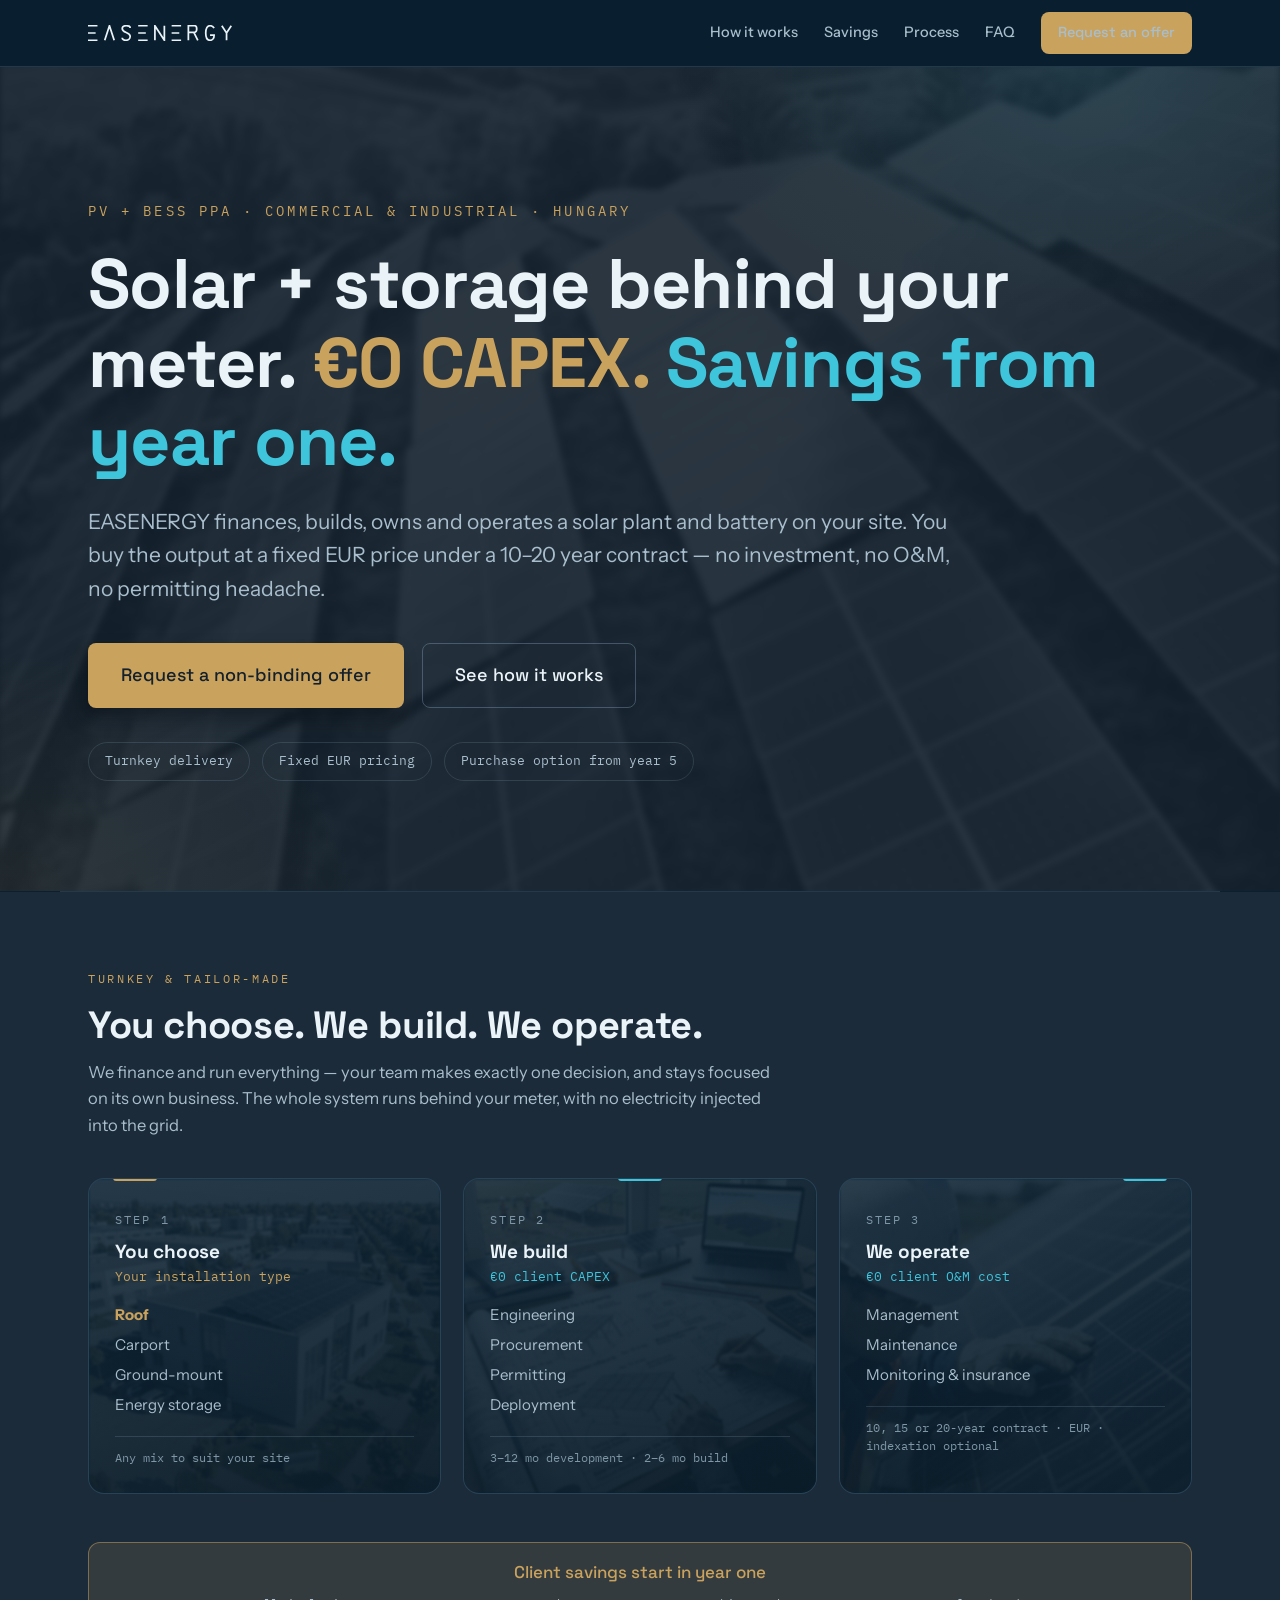
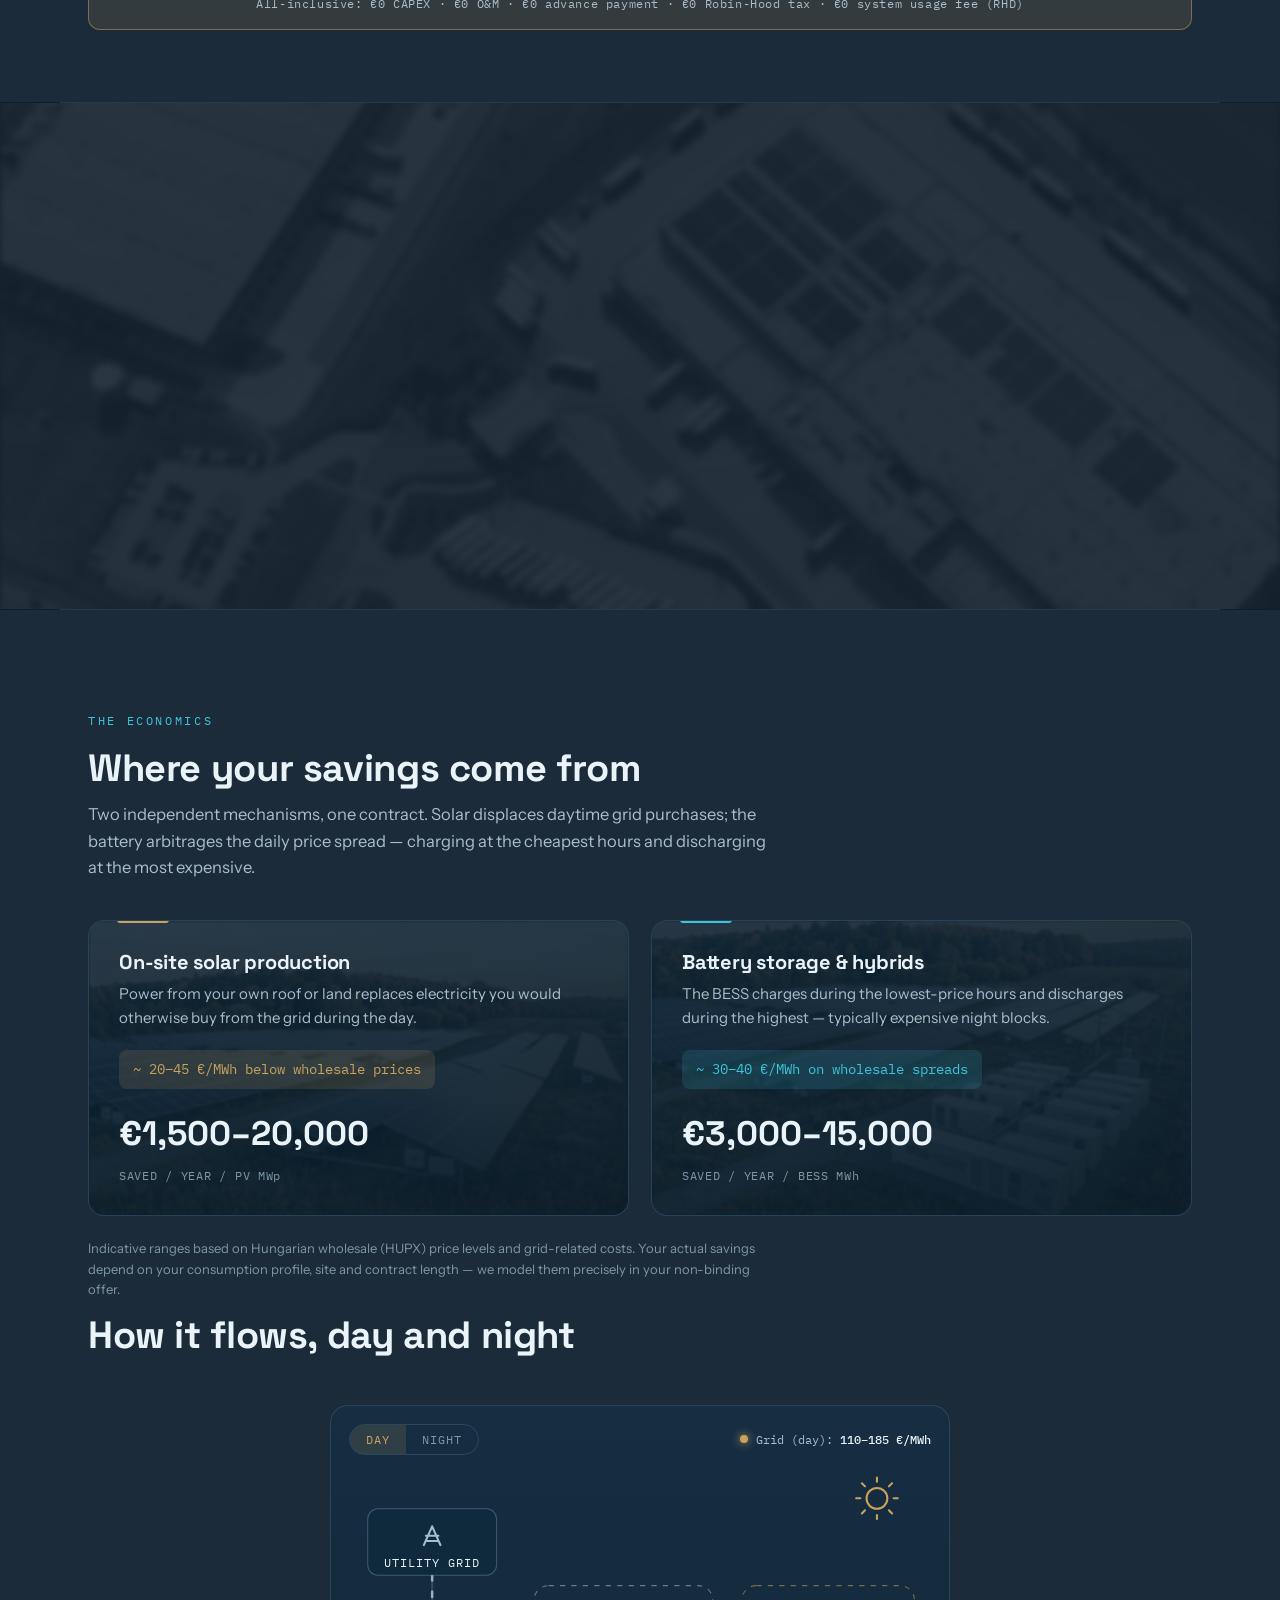
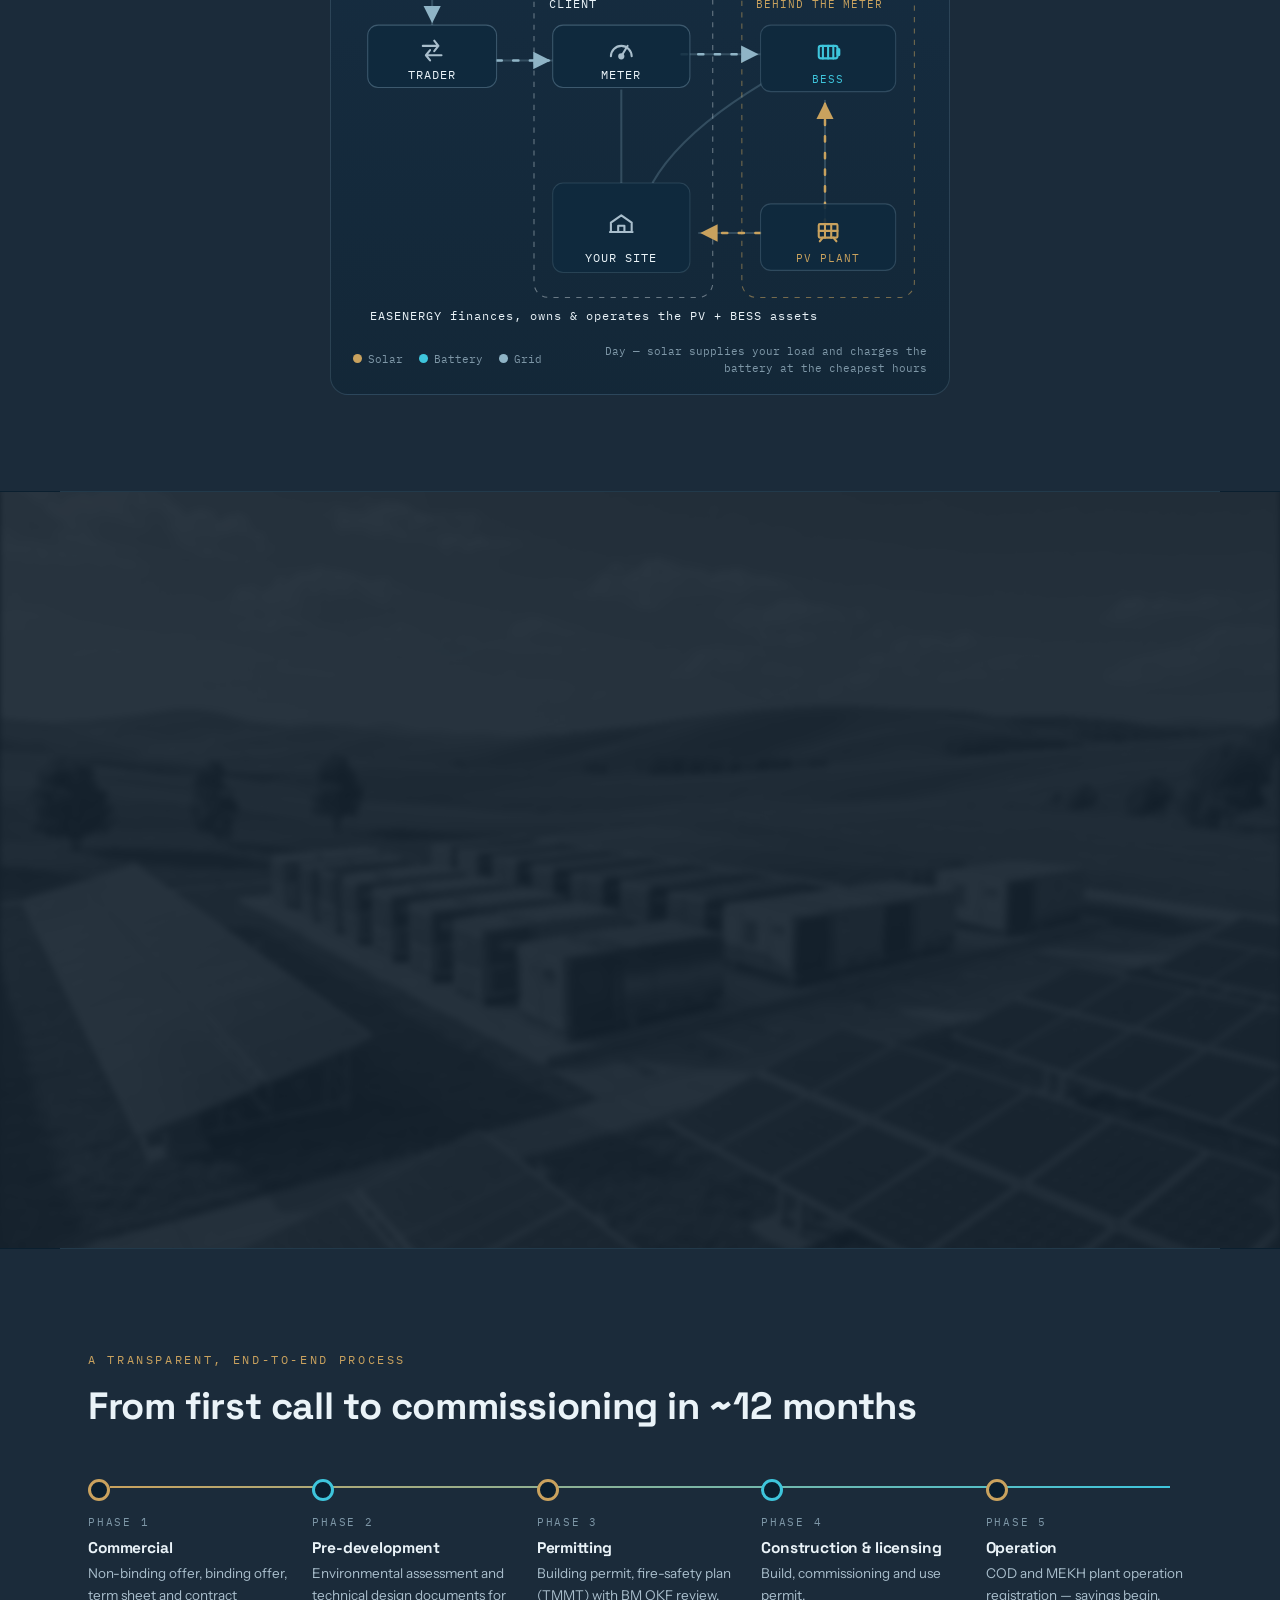
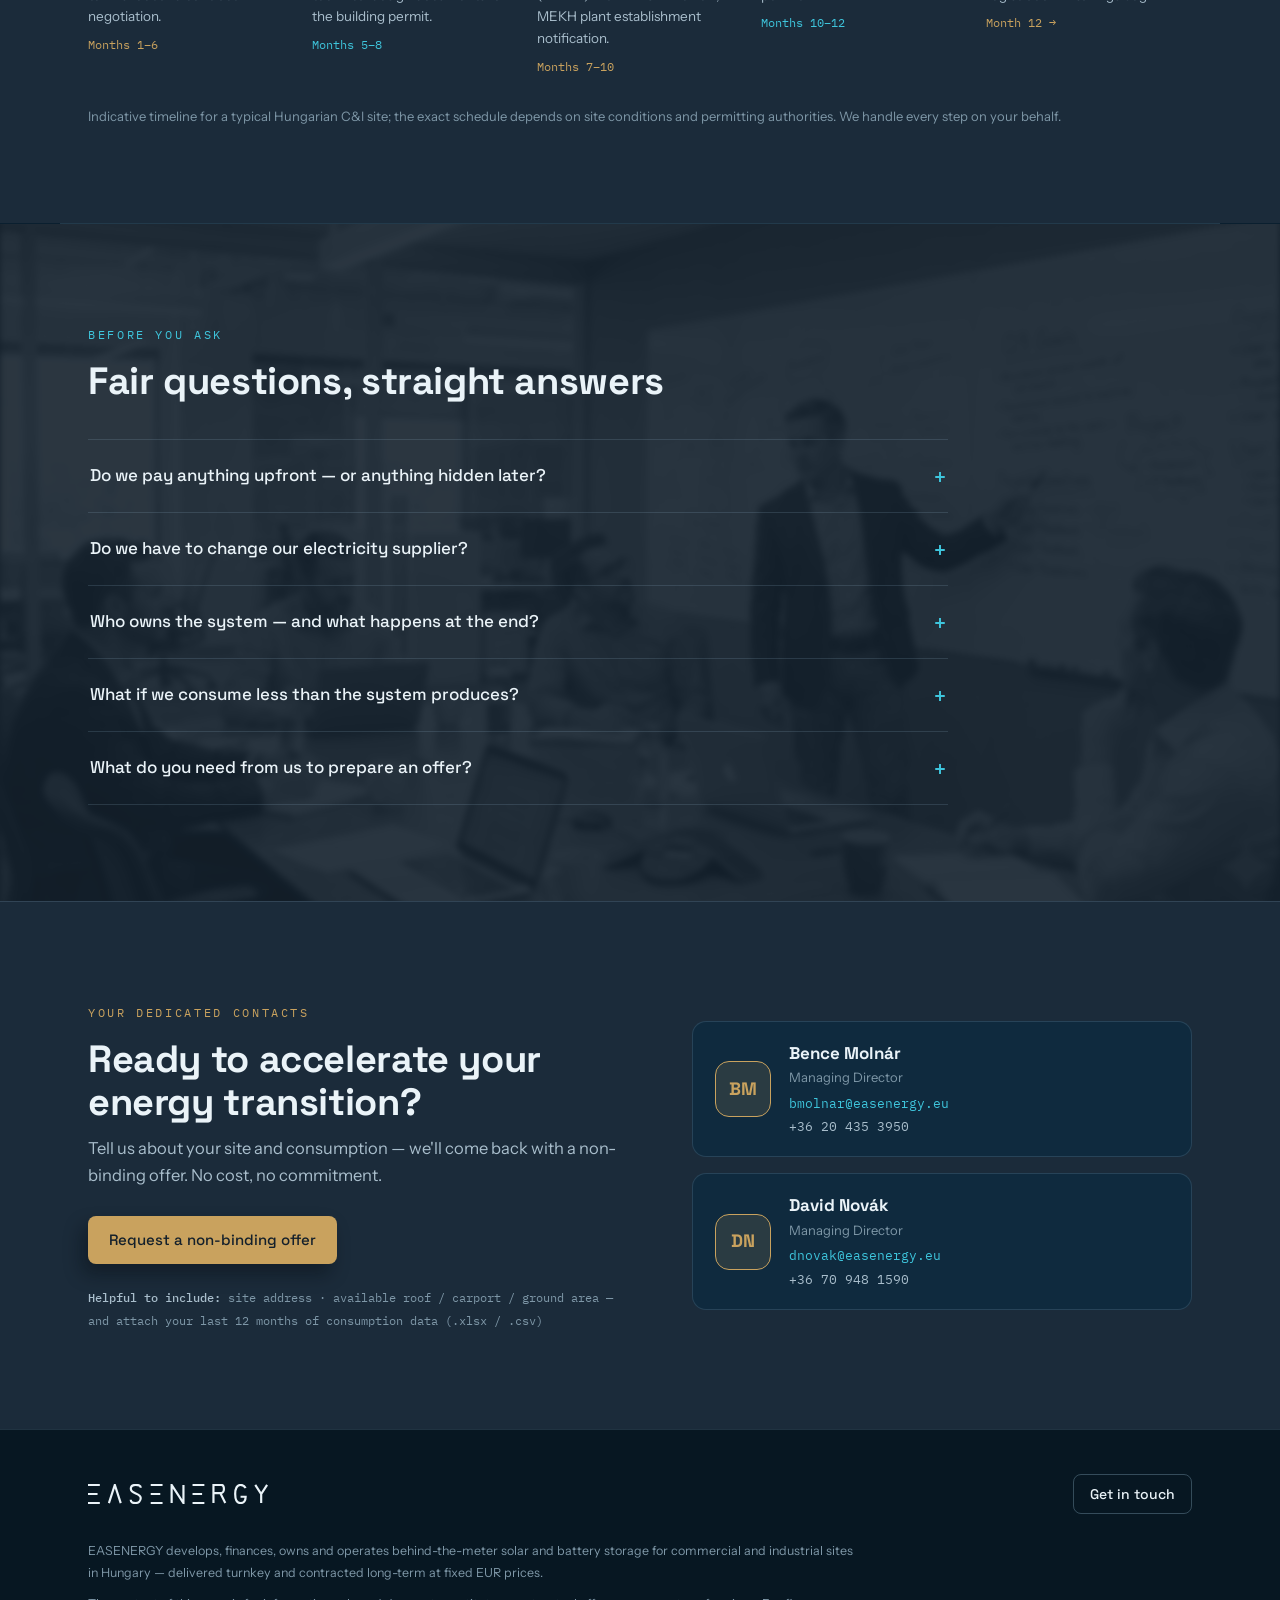
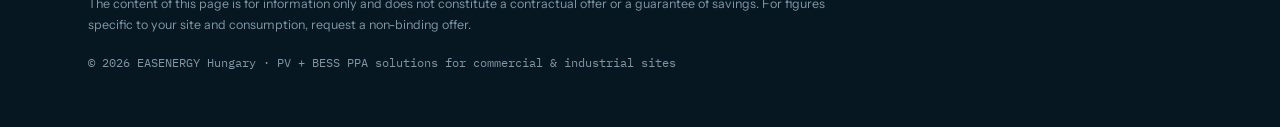
==== index.html @ 984489c4 "rename html" ====
<!DOCTYPE html>
<html lang="en">

<head>
  <meta charset="UTF-8">
  <meta name="viewport" content="width=device-width, initial-scale=1.0">
  <title>EASENERGY — Solar + storage on your site, €0 CAPEX · Hungary</title>
  <meta name="description"
    content="EASENERGY finances, builds, owns and operates PV + BESS plants behind your meter. Fixed EUR pricing, €0 CAPEX, savings from year one. Hungary.">
  <meta name="theme-color" content="#0A1F2F">
  <meta property="og:type" content="website">
  <meta property="og:title" content="EASENERGY — Solar + storage on your site, €0 CAPEX">
  <meta property="og:description"
    content="We finance, build, own and operate PV + BESS behind your meter. Fixed EUR pricing under a 10–20 year contract — savings from year one.">
  <link rel="icon"
    href="data:image/svg+xml,%3Csvg xmlns='http://www.w3.org/2000/svg' viewBox='0 0 64 64'%3E%3Crect width='64' height='64' rx='14' fill='%230A1F2F'/%3E%3Cg stroke='%233EC5DC' stroke-width='6' stroke-linecap='round'%3E%3Cpath d='M16 20H48M16 32H41M16 44H48'/%3E%3C/g%3E%3C/svg%3E">
  <link rel="preconnect" href="https://fonts.googleapis.com">
  <link rel="preconnect" href="https://fonts.gstatic.com" crossorigin>
  <link
    href="https://fonts.googleapis.com/css2?family=Space+Grotesk:wght@400;500;700&family=Instrument+Sans:ital,wght@0,400;0,500;0,600;1,400&family=IBM+Plex+Mono:wght@400;500&display=swap"
    rel="stylesheet">
  <link rel="stylesheet" href="styles.css">
</head>

<body class="mode-day" id="top">
  <a class="skip" href="#main">Skip to content</a>

  <svg width="0" height="0" style="position:absolute" aria-hidden="true">
    <defs>
      <symbol id="wm" viewBox="0 0 198 22">
        <g fill="none" stroke="currentColor" stroke-width="2.4">
          <path d="M0 1H13M0 11H10.5M0 21H13" />
          <g transform="translate(23,0)">
            <path d="M0 21L6.5 1L13 21" />
          </g>
          <g transform="translate(46,0)">
            <path
              d="M12 4C12 1.6 9.6 1 6.6 1C3.1 1 1.1 2.6 1.1 5.2C1.1 8 4 9.4 6.5 10.4C9 11.4 12 12.6 12 15.4C12 18.5 9.6 21 6.1 21C3.1 21 1 19.7 1 17.4" />
          </g>
          <g transform="translate(69,0)">
            <path d="M0 1H13M0 11H10.5M0 21H13" />
          </g>
          <g transform="translate(92,0)">
            <path d="M0 21V1L13 21V1" />
          </g>
          <g transform="translate(115,0)">
            <path d="M0 1H13M0 11H10.5M0 21H13" />
          </g>
          <g transform="translate(138,0)">
            <path d="M0 21V1H8.5C12.5 1 12.5 10 8.5 10H0M7.5 10L13 21" />
          </g>
          <g transform="translate(161,0)">
            <path
              d="M12.4 4.4C11 1.8 8.8 1 6.8 1C2.9 1 0.9 4.8 0.9 11C0.9 17.2 2.9 21 6.8 21C10.6 21 12.4 18 12.4 14H6.8" />
          </g>
          <g transform="translate(184,0)">
            <path d="M0 1L6.5 11L13 1M6.5 11V21" />
          </g>
        </g>
      </symbol>
    </defs>
  </svg>

  <header>
    <div class="wrap nav">
      <a href="#top" class="wordmark" aria-label="EASENERGY home"><svg viewBox="0 0 198 22" role="img"
          aria-label="EASENERGY">
          <use href="#wm" />
        </svg></a>
      <nav class="nav-links" aria-label="Main">
        <a href="#how">How it works</a>
        <a href="#savings">Savings</a>
        <a href="#process">Process</a>
        <a href="#faq">FAQ</a>
        <a href="#contact" class="btn btn-gold btn-sm">Request an offer</a>
      </nav>
    </div>
  </header>

  <main id="main">

    <!-- ================= HERO ================= -->
    <section class="hero">
      <div class="wrap hero-grid">
        <div>
          <span class="eyebrow">PV + BESS PPA · Commercial &amp; industrial · Hungary</span>
          <h1>Solar + storage behind your meter. </span><span class="g">€0 CAPEX.</span> <span class="c">Savings
              from year
              one.</span></h1>
          <p class="lede">EASENERGY finances, builds, owns and operates a solar plant and battery on your site. You buy
            the output at a fixed EUR price under a 10–20 year contract — no investment, no O&amp;M, no permitting
            headache.</p>
          <div class="hero-ctas">
            <a class="btn btn-gold btn-offer" href="#contact">Request a non-binding offer</a>
            <a class="btn btn-ghost" href="#how">See how it works</a>
          </div>
          <div class="hero-chips">
            <span class="chip">Turnkey delivery</span>
            <span class="chip">Fixed EUR pricing</span>
            <span class="chip">Purchase option from year 5</span>
          </div>
        </div>
      </div>
    </section>

    <hr class="divider">

    <!-- ================= HOW IT WORKS ================= -->
    <section class="sec-tight" id="how">
      <div class="wrap rv">
        <span class="eyebrow">Turnkey &amp; tailor-made</span>
        <h2>You choose. We build. We operate.</h2>
        <p class="lede">We finance and run everything — your team makes exactly one decision, and stays focused on its
          own business. The whole system runs behind your meter, with no electricity injected into the grid.</p>

        <div class="cards3">
          <div class="card au card-photo card-install">
            <div class="install-media install-fade" aria-hidden="true">
              <img src="assets/images/install-type-roof.jpg" alt="" class="is-active">
              <img src="assets/images/install-type-carport.jpg" alt="">
              <img src="assets/images/install-type-ground.jpg" alt="">
              <img src="assets/images/install-type-storage.jpg" alt="">
            </div>
            <span class="step-k">STEP 1</span>
            <h3>You choose</h3>
            <span class="hl">Your installation type</span>
            <ul>
              <li><button type="button" class="install-tab is-active">Roof</button></li>
              <li><button type="button" class="install-tab">Carport</button></li>
              <li><button type="button" class="install-tab">Ground-mount</button></li>
              <li><button type="button" class="install-tab">Energy storage</button></li>
            </ul>
            <div class="meta">Any mix to suit your site</div>
          </div>
          <div class="card card-photo">
            <div class="install-media install-fade" aria-hidden="true">
              <img src="assets/images/step2-webuild.jpg" alt="" class="is-active">
            </div>
            <span class="step-k">STEP 2</span>
            <h3>We build</h3>
            <span class="hl">€0 client CAPEX</span>
            <ul>
              <li>Engineering</li>
              <li>Procurement</li>
              <li>Permitting</li>
              <li>Deployment</li>
            </ul>
            <div class="meta">3–12 mo development · 2–6 mo build</div>
          </div>
          <div class="card card-photo">
            <div class="install-media install-fade" aria-hidden="true">
              <img src="assets/images/step3-we-operate.jpg" alt="" class="is-active">
            </div>
            <span class="step-k">STEP 3</span>
            <h3>We operate</h3>
            <span class="hl">€0 client O&amp;M cost</span>
            <ul>
              <li>Management</li>
              <li>Maintenance</li>
              <li>Monitoring &amp; insurance</li>
            </ul>
            <div class="meta">10, 15 or 20-year contract · EUR · indexation optional</div>
          </div>
          <div class="wire wire-h" aria-hidden="true">
            <span class="wire-node wire-node-start"></span>
            <span class="wire-node wire-node-end"></span>
          </div>
          <div class="wire wire-v" aria-hidden="true">
            <span class="wire-node wire-node-start"></span>
            <span class="wire-node wire-node-end"></span>
          </div>
        </div>

        <div class="year1">Client savings start in year one<small>All-inclusive: €0 CAPEX · €0 O&amp;M · €0 advance
            payment · €0 Robin-Hood tax · €0 system usage fee (RHD)</small></div>
      </div>
    </section>

    <hr class="divider">

    <!-- ================= WHY ================= -->
    <section class="sec">
      <div class="wrap rv">
        <span class="eyebrow cy">Who it's for</span>
        <h2>Built for energy-intensive operations</h2>
        <p class="lede">If your site runs meaningful daytime load — production lines, cooling, compressed air — on-site
          solar and storage is usually the cheapest electricity available to you.</p>
        <div class="chips-row">
          <span class="chip">Automotive suppliers</span>
          <span class="chip">Food &amp; beverage</span>
          <span class="chip">Cold storage &amp; logistics</span>
          <span class="chip">Pharma &amp; chemicals</span>
          <span class="chip">Plastics &amp; packaging</span>
          <span class="chip">Machinery &amp; metals</span>
        </div>
        <div class="benefits">
          <div class="benefit">
            <h3>Accelerate the transition</h3>
            <p>Clean, on-site energy in roughly twelve months — without building the capability in-house.</p>
          </div>
          <div class="benefit">
            <h3>Lower carbon footprint</h3>
            <p>Cut Scope 2 emissions with renewable power generated where you consume it.</p>
          </div>
          <div class="benefit">
            <h3>Lower energy costs</h3>
            <p>Pay less than the grid, at a fixed EUR price you can plan around for a decade or more.</p>
          </div>
        </div>
      </div>
    </section>

    <hr class="divider">

    <!-- ================= SAVINGS ================= -->
    <section class="sec" id="savings">
      <div class="wrap rv">
        <span class="eyebrow cy">The economics</span>
        <h2>Where your savings come from</h2>
        <p class="lede">Two independent mechanisms, one contract. Solar displaces daytime grid purchases; the battery
          arbitrages the daily price spread — charging at the cheapest hours and discharging at the most expensive.</p>

        <div class="sav-grid">
          <div class="sav pv card-photo">
            <div class="install-media" aria-hidden="true">
              <img src="assets/images/on-site-solar.jpg" alt="" class="is-active">
            </div>
            <h3>On-site solar production</h3>
            <p class="how">Power from your own roof or land replaces electricity you would otherwise buy from the grid
              during the day.</p>
            <span class="adv">~ 20–45 €/MWh below wholesale prices</span>
            <div class="big">€1,500–20,000<small>SAVED / YEAR / PV MWp</small></div>
          </div>
          <div class="sav bess card-photo">
            <div class="install-media" aria-hidden="true">
              <img src="assets/images/bess-hybrid-system.jpg" alt="" class="is-active">
            </div>
            <h3>Battery storage &amp; hybrids</h3>
            <p class="how">The BESS charges during the lowest-price hours and discharges during the highest — typically
              expensive night blocks.</p>
            <span class="adv">~ 30–40 €/MWh on wholesale spreads</span>
            <div class="big">€3,000–15,000<small>SAVED / YEAR / BESS MWh</small></div>
          </div>
        </div>

        <p class="finenote">Indicative ranges based on Hungarian wholesale (HUPX) price levels and grid-related costs.
          Your actual savings depend on your consumption profile, site and contract length — we model them precisely in
          your non-binding offer.</p>

        <h2>How it flows, day and night</h2>

        <div class="diagram diagram-centered" aria-label="How energy flows on your site, by day and by night">
          <div class="dg-top">
            <div class="dg-toggle" role="group" aria-label="Switch diagram between day and night">
              <button type="button" class="b-day" id="btnDay">DAY</button>
              <button type="button" class="b-night" id="btnNight">NIGHT</button>
            </div>
            <div class="dg-price">
              <span class="dot"></span>
              <span id="priceChip">Grid (day): <b>110–185 €/MWh</b></span>
            </div>
          </div>

          <svg viewBox="0 0 560 452" role="img"
            aria-label="Diagram: utility grid feeds a trader and your meter; the PV plant and battery sit behind the meter and supply your consumption. By day solar powers the site and charges the battery; by night the battery discharges instead of expensive grid power.">
            <defs>
              <marker id="ah-gold" viewBox="0 0 8 8" refX="7" refY="4" markerWidth="7" markerHeight="7"
                orient="auto-start-reverse">
                <path d="M0 0L8 4L0 8Z" fill="#C9A25E" />
              </marker>
              <marker id="ah-cyan" viewBox="0 0 8 8" refX="7" refY="4" markerWidth="7" markerHeight="7"
                orient="auto-start-reverse">
                <path d="M0 0L8 4L0 8Z" fill="#3EC5DC" />
              </marker>
              <marker id="ah-grid" viewBox="0 0 8 8" refX="7" refY="4" markerWidth="7" markerHeight="7"
                orient="auto-start-reverse">
                <path d="M0 0L8 4L0 8Z" fill="#8FB4C6" />
              </marker>

              <!-- icons balanced and scaled to uniformly fill the 24x24 grid -->
              <symbol id="ic-grid" viewBox="0 0 24 24">
                <path d="M12 3L4 21M12 3L20 21M6 12H18M5.8 17H18.2" />
              </symbol>
              <symbol id="ic-trader" viewBox="0 0 24 24">
                <path d="M3 8H18M18 8L14 3M18 8L14 13M21 17H6M6 17L10 12M6 17L10 22" />
              </symbol>
              <symbol id="ic-meter" viewBox="0 0 24 24">
                <path d="M2 18A10 10 0 0 1 22 18M12 18L18 8" />
                <circle cx="12" cy="18" r="2" fill="currentColor" />
              </symbol>
              <symbol id="ic-site" viewBox="0 0 24 24">
                <path d="M1 22H23M2 22V13L12 6L22 13V22M9 22V16H15V22" />
              </symbol>
              <symbol id="ic-bess" viewBox="0 0 24 24">
                <rect x="3" y="6" width="18" height="12" rx="2" />
                <rect x="21" y="9" width="2" height="6" rx="1" />
                <path d="M7 6V18M12 6V18M17 6V18" />
              </symbol>
              <symbol id="ic-pv" viewBox="0 0 24 24">
                <rect x="3" y="5.5" width="18" height="13" rx="1" />
                <path d="M9 5.5V18.5M15 5.5V18.5M3 12H21M7 18.5L4 22M17 18.5L20 22" />
              </symbol>
            </defs>

            <!-- sun / moon -->
            <g class="sunmoon icon-sun" transform="translate(508,34)">
              <circle r="10" fill="none" stroke="#C9A25E" stroke-width="2" />
              <g stroke="#C9A25E" stroke-width="2" stroke-linecap="round">
                <path
                  d="M0 -16V-20M0 16V20M-16 0H-20M16 0H20M-11.5 -11.5L-14.5 -14.5M11.5 11.5L14.5 14.5M-11.5 11.5L-14.5 14.5M11.5 -11.5L14.5 -14.5" />
              </g>
            </g>
            <g class="sunmoon icon-moon" transform="translate(508,34)">
              <path d="M6 -12A13 13 0 1 0 12 6A10.5 10.5 0 0 1 6 -12Z" fill="none" stroke="#3EC5DC" stroke-width="2" />
            </g>

            <!-- zones -->
            <rect class="zone z-client" x="178" y="118" width="172" height="300" rx="14" />
            <text x="192" y="140" class="t-strong">CLIENT</text>
            <rect class="zone z-btm" x="378" y="118" width="166" height="300" rx="14" />
            <text x="392" y="140" class="t-gold">BEHIND THE METER</text>

            <!-- base connectors -->
            <path class="flow-base" d="M80 108V156" />
            <path class="flow-base" d="M142 190H196" />
            <path class="flow-base" d="M262 218V308" />
            <path class="flow-base" d="M320 184H396" />
            <path class="flow-base" d="M396 356H336" />
            <path class="flow-base" d="M458 348V228" />
            <path class="flow-base" d="M398 212C352 240 312 272 292 308" />

            <!-- animated flows -->
            <path class="flow f-grid fd fn" d="M80 108V152" marker-end="url(#ah-grid)" />
            <path class="flow f-grid fd fn" d="M142 190H192" marker-end="url(#ah-grid)" />
            <path class="flow f-grid fn" d="M262 218V304" marker-end="url(#ah-grid)" />
            <path class="flow f-grid fd" d="M320 184H392" marker-end="url(#ah-grid)" />
            <path class="flow f-gold fd l-pv" d="M396 356H340" marker-end="url(#ah-gold)" />
            <path class="flow f-gold fd l-pv" d="M458 348V232" marker-end="url(#ah-gold)" />
            <path class="flow f-cyan fn" d="M398 212C352 240 312 272 292 312" marker-end="url(#ah-cyan)" />

            <!-- nodes perfectly centered: use X/Y mathematically calculated from rect bounds -->
            <g>
              <rect class="node" x="18" y="44" width="124" height="64" rx="10" />
              <use href="#ic-grid" class="ic" aria-hidden="true" x="68" y="58" width="24" height="24" />
              <text x="80" y="100" text-anchor="middle" class="t-strong">UTILITY GRID</text>
            </g>
            <g>
              <rect class="node" x="18" y="156" width="124" height="60" rx="10" />
              <use href="#ic-trader" class="ic" aria-hidden="true" x="68" y="168" width="24" height="24" />
              <text x="80" y="208" text-anchor="middle" class="t-strong">TRADER</text>
            </g>
            <g>
              <rect class="node" x="196" y="156" width="132" height="60" rx="10" />
              <use href="#ic-meter" class="ic" aria-hidden="true" x="250" y="168" width="24" height="24" />
              <text x="262" y="208" text-anchor="middle" class="t-strong">METER</text>
            </g>
            <g>
              <rect class="node" x="196" y="308" width="132" height="86" rx="10" stroke="#EAF3F8"
                stroke-opacity=".55" />
              <use href="#ic-site" class="ic" aria-hidden="true" x="250" y="333" width="24" height="24" />
              <text x="262" y="384" text-anchor="middle" class="t-strong">YOUR SITE</text>
            </g>
            <g>
              <rect class="node" x="396" y="156" width="130" height="64" rx="10" stroke="#3EC5DC" stroke-opacity=".7" />
              <use href="#ic-bess" class="ic ic-cyan" aria-hidden="true" x="449" y="170" width="24" height="24" />
              <text x="461" y="212" text-anchor="middle" class="t-cyan">BESS</text>
            </g>
            <g class="n-pv">
              <rect class="node" x="396" y="328" width="130" height="64" rx="10" stroke="#C9A25E" stroke-opacity=".7" />
              <use href="#ic-pv" class="ic ic-gold" aria-hidden="true" x="449" y="342" width="24" height="24" />
              <text x="461" y="384" text-anchor="middle" class="t-gold">PV PLANT</text>
            </g>

            <text x="20" y="440" class="t-strong">EASENERGY finances, owns &amp; operates the PV + BESS assets</text>
          </svg>

          <div class="dg-foot">
            <div class="dg-legend">
              <span><i class="lg-gold"></i>Solar</span>
              <span><i class="lg-cyan"></i>Battery</span>
              <span><i class="lg-grid"></i>Grid</span>
            </div>
            <div class="dg-note" id="dgNote">Day — solar supplies your load and charges the battery at the cheapest
              hours</div>
          </div>
        </div>
      </div>
    </section>

    <hr class="divider">

    <!-- ================= COMPARE ================= -->
    <section class="sec">
      <div class="wrap rv">
        <span class="eyebrow">CAPEX vs. the EASENERGY model</span>
        <h2>Your team shouldn't have to become a solar developer</h2>

        <div class="cmp">
          <div class="cmp-col">
            <h3>Buy it yourself</h3>
            <ul>
              <li><span class="mk mk-x">✗</span>Large upfront capital ties up your cash</li>
              <li><span class="mk mk-x">✗</span>Building a solar plant isn't your core business</li>
              <li><span class="mk mk-x">✗</span>You carry O&amp;M, monitoring &amp; performance risk</li>
              <li><span class="mk mk-x">✗</span>Hidden costs: overhead, insurance, downtime</li>
              <li><span class="mk mk-x">✗</span>Technology &amp; obsolescence risk sits on your books</li>
              <li><span class="mk mk-x">✗</span>Internal time &amp; expertise pulled from operations</li>
            </ul>
          </div>
          <div class="cmp-col win">
            <span class="rec">OUR OFFER</span>
            <h3>The EASENERGY model</h3>
            <ul>
              <li><span class="mk mk-v">✓</span>€0 CAPEX — we finance 100%</li>
              <li><span class="mk mk-v">✓</span>Stay focused on what you do best</li>
              <li><span class="mk mk-v">✓</span>We design, build, own &amp; operate it</li>
              <li><span class="mk mk-v">✓</span>All-inclusive O&amp;M, monitoring &amp; insurance</li>
              <li><span class="mk mk-v">✓</span>We carry the technology &amp; performance risk</li>
              <li><span class="mk mk-v">✓</span>Savings from year one at a fixed € price</li>
            </ul>
          </div>
        </div>

        <div class="cmp-tag">Same clean power — without the capital, the risk, or the distraction.</div>
      </div>
    </section>

    <hr class="divider">

    <!-- ================= PROCESS ================= -->
    <section class="sec" id="process">
      <div class="wrap rv">
        <span class="eyebrow">A transparent, end-to-end process</span>
        <h2>From first call to commissioning in ~12 months</h2>

        <div class="timeline">
          <div class="tl-track">
            <div class="ph">
              <span class="k">PHASE 1</span>
              <h3>Commercial</h3>
              <p>Non-binding offer, binding offer, term sheet and contract negotiation.</p>
              <span class="mo">Months 1–6</span>
            </div>
            <div class="ph">
              <span class="k">PHASE 2</span>
              <h3>Pre-development</h3>
              <p>Environmental assessment and technical design documents for the building permit.</p>
              <span class="mo">Months 5–8</span>
            </div>
            <div class="ph">
              <span class="k">PHASE 3</span>
              <h3>Permitting</h3>
              <p>Building permit, fire-safety plan (TMMT) with BM OKF review, MEKH plant establishment notification.</p>
              <span class="mo">Months 7–10</span>
            </div>
            <div class="ph">
              <span class="k">PHASE 4</span>
              <h3>Construction &amp; licensing</h3>
              <p>Build, commissioning and use permit.</p>
              <span class="mo">Months 10–12</span>
            </div>
            <div class="ph">
              <span class="k">PHASE 5</span>
              <h3>Operation</h3>
              <p>COD and MEKH plant operation registration — savings begin.</p>
              <span class="mo">Month 12 →</span>
            </div>
          </div>
          <p class="tl-note">Indicative timeline for a typical Hungarian C&amp;I site; the exact schedule depends on
            site conditions and permitting authorities. We handle every step on your behalf.</p>
        </div>
      </div>
    </section>

    <hr class="divider">

    <!-- ================= FAQ ================= -->
    <section class="sec" id="faq">
      <div class="wrap rv">
        <span class="eyebrow cy">Before you ask</span>
        <h2>Fair questions, straight answers</h2>
        <div class="faq-list">
          <details class="faq">
            <summary>Do we pay anything upfront — or anything hidden later?</summary>
            <p>No. EASENERGY finances 100% of the investment. You pay one fixed EUR fee for the energy — O&amp;M,
              monitoring, insurance and asset-related taxes are all included. No advance payment, no Robin-Hood tax, no
              system usage fee (RHD) on top.</p>
          </details>
          <details class="faq">
            <summary>Do we have to change our electricity supplier?</summary>
            <p>No. The system runs behind your meter, alongside your existing grid supply. Your current supplier keeps
              covering whatever the plant and battery don't.</p>
          </details>
          <details class="faq">
            <summary>Who owns the system — and what happens at the end?</summary>
            <p>EASENERGY owns and operates the assets for the full term, so the technology and performance risk stays on
              our books, not yours. You hold a purchase option after year 5, and again at the end of the contract.</p>
          </details>
          <details class="faq">
            <summary>What if we consume less than the system produces?</summary>
            <p>The contract is take-or-pay: you commit to the estimated production under real weather conditions.
              Because nothing is exported to the grid, it's in both parties' interest to size the plant below your real
              consumption — we design it from your actual load data, not optimistic assumptions.</p>
          </details>
          <details class="faq">
            <summary>What do you need from us to prepare an offer?</summary>
            <p>Three things: your site address, roughly 12 months of consumption data (load profiles if you have them),
              and what surface is available — roof, carport or ground. From there, we come back with a non-binding
              offer.</p>
          </details>
        </div>
      </div>
    </section>

    <!-- ================= CONTACT ================= -->
    <section class="sec contact" id="contact">
      <div class="wrap ct-grid rv">
        <div>
          <span class="eyebrow">Your dedicated contacts</span>
          <h2>Ready to accelerate your energy transition?</h2>
          <p class="lede" style="margin-bottom:28px">Tell us about your site and consumption — we'll come back with a
            non-binding offer. No cost, no commitment.</p>
          <a class="btn btn-gold btn-offer"
            href="mailto:dnovak@easenergy.eu,bmolnar@easenergy.eu?subject=Non-binding%20offer%20request%20%E2%80%94%20PV%20%2B%20BESS%20PPA&amp;body=Company:%20%0D%0ASite%20address:%20%0D%0AAvailable%20surface%20(roof%20/%20carport%20/%20ground):%20%0D%0A%0D%0A(Attaching%20our%20last%2012%20months%20of%20consumption%20data)">Request
            a non-binding offer</a>
          <p class="hint"><b>Helpful to include:</b> site address · available roof / carport / ground area — and attach
            your last 12 months of consumption data (.xlsx / .csv)</p>
        </div>
        <div class="people">
          <div class="person">
            <div class="avatar">BM</div>
            <div>
              <b>Bence Molnár</b>
              <div class="role">Managing Director</div>
              <div class="lines"><a href="mailto:bmolnar@easenergy.eu">bmolnar@easenergy.eu</a><br><span>+36 20 435
                  3950</span></div>
            </div>
          </div>
          <div class="person">
            <div class="avatar">DN</div>
            <div>
              <b>David Novák</b>
              <div class="role">Managing Director</div>
              <div class="lines"><a href="mailto:dnovak@easenergy.eu">dnovak@easenergy.eu</a><br><span>+36 70 948
                  1590</span></div>
            </div>
          </div>
        </div>
      </div>
    </section>

  </main>

  <footer>
    <div class="wrap">
      <div class="foot-top">
        <a href="#top" class="wordmark" aria-label="EASENERGY"><svg viewBox="0 0 198 22" role="img"
            aria-label="EASENERGY">
            <use href="#wm" />
          </svg></a>
        <a class="btn btn-ghost btn-sm" href="#contact">Get in touch</a>
      </div>
      <div class="legal">
        <p>EASENERGY develops, finances, owns and operates behind-the-meter solar and battery storage for commercial and
          industrial sites in Hungary — delivered turnkey and contracted long-term at fixed EUR prices.</p>
        <p>The content of this page is for information only and does not constitute a contractual offer or a guarantee
          of savings. For figures specific to your site and consumption, request a non-binding offer.</p>
      </div>
      <div class="copy">© 2026 EASENERGY Hungary · PV + BESS PPA solutions for commercial &amp; industrial sites</div>
    </div>
  </footer>

  <script src="script.js"></script>
</body>

</html>
---- styles.css ----
:root {
  --navy-950: #071722;
  --navy-900: #0A1F2F;
  --navy-800: #0D2536;
  --navy-700: #123049;
  --card: #0F2A3E;
  --ink: #EAF3F8;
  --muted: #A9BECC;
  --faint: #7E97A7;
  --cyan: #3EC5DC;
  --cyan-soft: rgba(62, 197, 220, .14);
  --gold: #C9A25E;
  --gold-soft: rgba(201, 162, 94, .14);
  --line: rgba(160, 200, 220, .16);
  --line-strong: rgba(160, 200, 220, .30);
  --danger: #D97B7B;
  --disp: "Space Grotesk", sans-serif;
  --body: "Instrument Sans", sans-serif;
  --mono: "IBM Plex Mono", monospace;
  --maxw: 1160px;
}

* {
  margin: 0;
  padding: 0;
  box-sizing: border-box
}

html {
  scroll-behavior: smooth
}

body {
  background: var(--navy-900);
  color: var(--ink);
  font-family: var(--body);
  font-size: 16.5px;
  line-height: 1.6;
  -webkit-font-smoothing: antialiased;
}

::selection {
  background: rgba(62, 197, 220, .35)
}

a {
  color: var(--cyan);
  text-decoration: none
}

a:focus-visible,
button:focus-visible {
  outline: 2px solid var(--cyan);
  outline-offset: 3px;
  border-radius: 4px
}

section {
  scroll-margin-top: 86px
}

.wrap {
  max-width: var(--maxw);
  margin: 0 auto;
  padding: 0 28px
}

.eyebrow {
  font-family: var(--mono);
  font-size: 12px;
  letter-spacing: .22em;
  text-transform: uppercase;
  color: var(--gold);
}

.eyebrow.cy {
  color: var(--cyan)
}

h1,
h2,
h3 {
  font-family: var(--disp);
  font-weight: 700;
  line-height: 1.12;
  letter-spacing: -.01em
}

h2 {
  font-size: clamp(26px, 3.4vw, 38px);
  margin: 14px 0 12px
}

.lede {
  color: var(--muted);
  max-width: 62ch
}

.sec {
  padding: 96px 0
}

.sec-tight {
  padding: 72px 0
}

.divider {
  border: 0;
  border-top: 1px solid var(--line);
  max-width: var(--maxw);
  margin: 0 auto
}

main>section:nth-of-type(odd) {
  background: #14202b;
  position: relative;
  overflow: hidden;
  isolation: isolate;
}

main>section:nth-of-type(odd)::after {
  content: "";
  position: absolute;
  inset: -60px 0;
  background-size: cover;
  background-position: center;
  opacity: .1;
  mix-blend-mode: luminosity;
  filter: blur(3px);
  transform: translateY(var(--bg-shift, 0px));
  will-change: transform;
  pointer-events: none;
  z-index: 0;
}

main>section:nth-of-type(1)::after {
  background-image: url('assets/images/background-1.jpg')
}

main>section:nth-of-type(3)::after {
  background-image: url('assets/images/background-3.jpg')
}

main>section:nth-of-type(5)::after {
  background-image: url('assets/images/background-5.jpg')
}

main>section:nth-of-type(7)::after {
  background-image: url('assets/images/background-7.jpg')
}

main>section:nth-of-type(odd)>.wrap {
  position: relative;
  z-index: 1
}

main>section:nth-of-type(even) {
  background: #1b2b3a
}

/* ---------- wordmark ---------- */
.wordmark {
  display: inline-flex;
  align-items: center;
  color: var(--ink)
}

.wordmark svg {
  display: block;
  height: 16px;
  width: auto
}

.wordmark:hover {
  color: var(--cyan)
}

footer .wordmark svg {
  height: 20px
}

/* ---------- nav ---------- */
header {
  position: sticky;
  top: 0;
  z-index: 50;
  background: rgba(10, 31, 47, .82);
  backdrop-filter: blur(12px);
  border-bottom: 1px solid var(--line);
}

.nav {
  display: flex;
  align-items: center;
  justify-content: space-between;
  height: 66px
}

.nav-links {
  display: flex;
  gap: 26px;
  align-items: center
}

.nav-links a {
  color: var(--muted);
  font-size: 14.5px;
  font-weight: 500
}

.nav-links a:hover {
  color: var(--ink)
}

.btn {
  display: inline-block;
  font-family: var(--disp);
  font-weight: 500;
  font-size: 15px;
  padding: 11px 20px;
  border-radius: 8px;
  border: 1px solid transparent;
  transition: transform .15s ease, background .15s ease, border-color .15s ease;
  cursor: pointer;
}

.btn-gold {
  background: var(--gold);
  color: #14202b
}

.btn-gold:hover {
  background: #d8b171;
  transform: translateY(-1px)
}

.btn-ghost {
  border-color: var(--line-strong);
  color: var(--ink)
}

.btn-ghost:hover {
  border-color: var(--cyan);
  color: var(--cyan)
}

.btn-sm {
  padding: 8px 16px;
  font-size: 14px
}

.btn-offer {
  position: relative;
  overflow: hidden;
  box-shadow: -6px 10px 18px rgba(4, 10, 15, .4);
}

.btn-offer::after {
  content: "";
  position: absolute;
  top: -30%;
  left: -22%;
  width: 16%;
  height: 160%;
  filter: blur(2px);
  background: rgba(255, 255, 255, .15);
  transform: skewX(-18deg);
  transition: left .4s ease;
  pointer-events: none;
}

.btn-offer:hover::after {
  left: 40%
}

@media(max-width:860px) {
  .nav-links a:not(.btn) {
    display: none
  }
}

/* ---------- hero ---------- */
.hero {
  padding: 130px 0 110px;
  position: relative;
  overflow: hidden
}

.hero .eyebrow {
  font-size: 14px
}

.hero::before {
  content: "";
  position: absolute;
  inset: 0;
  pointer-events: none;
  background:
    radial-gradient(700px 420px at 85% 0%, rgba(62, 197, 220, .10), transparent 60%),
    radial-gradient(600px 400px at 0% 100%, rgba(201, 162, 94, .08), transparent 60%);
}

.hero-grid {
  position: relative
}

.hero h1 {
  font-size: clamp(42px, 5.8vw, 70px);
  margin: 22px 0 24px
}

.hero h1 .g {
  color: var(--gold)
}

.hero h1 .c {
  color: var(--cyan)
}

.hero .lede {
  font-size: 21px;
  margin-bottom: 38px
}

.hero-ctas {
  display: flex;
  gap: 18px;
  flex-wrap: wrap;
  margin-bottom: 34px
}

.hero-ctas .btn {
  padding: 17px 32px;
  font-size: 18px
}

.hero-chips {
  display: flex;
  gap: 12px;
  flex-wrap: wrap
}

.hero-chips .chip {
  font-size: 13px;
  padding: 8px 16px
}

.chip {
  font-family: var(--mono);
  font-size: 12px;
  color: var(--muted);
  border: 1px solid var(--line);
  border-radius: 999px;
  padding: 6px 13px;
  transition: transform .2s ease, border-color .2s ease, color .2s ease, background .2s ease;
}

.chip:hover {
  transform: translateY(-1px);
  border-color: var(--line-strong);
  color: var(--ink);
  background: rgba(234, 243, 248, .06);
}

/* ---------- diagram ---------- */
.zone {
  fill: none;
  stroke-dasharray: 5 6;
  rx: 14
}

.z-client {
  stroke: rgba(234, 243, 248, .4)
}

.z-btm {
  stroke: rgba(201, 162, 94, .55)
}

.flow-base {
  fill: none;
  stroke: rgba(160, 200, 220, .22);
  stroke-width: 2
}

.flow {
  fill: none;
  stroke-width: 2.4;
  stroke-dasharray: 5 11;
  stroke-linecap: round;
  opacity: 0;
  transition: opacity .6s ease
}

.f-gold {
  stroke: var(--gold)
}

.f-cyan {
  stroke: var(--cyan)
}

.f-grid {
  stroke: #8FB4C6
}

@keyframes flowdash {
  to {
    stroke-dashoffset: -160
  }
}

.mode-day .fd,
.mode-night .fn {
  opacity: 1;
  animation: flowdash 3.2s linear infinite
}

.mode-night .n-pv,
.mode-night .l-pv {
  opacity: .34;
  transition: opacity .6s
}

.mode-day .n-pv,
.mode-day .l-pv {
  opacity: 1;
  transition: opacity .6s
}

.sunmoon {
  transition: opacity .6s
}

.mode-day .icon-moon {
  opacity: 0
}

.mode-day .icon-sun {
  opacity: 1
}

.mode-night .icon-sun {
  opacity: 0
}

.mode-night .icon-moon {
  opacity: 1
}

/* ---------- benefits ---------- */
.benefits {
  display: grid;
  grid-template-columns: repeat(3, 1fr);
  gap: 22px;
  margin-top: 36px
}

.benefit {
  border-left: 2px solid var(--line-strong);
  padding-left: 18px
}

.benefit:nth-child(2) {
  border-color: var(--gold)
}

.benefit:nth-child(1),
.benefit:nth-child(3) {
  border-color: var(--cyan)
}

.benefit h3 {
  font-size: 17px;
  margin-bottom: 6px
}

.benefit p {
  color: var(--muted);
  font-size: 15px
}

@media(max-width:820px) {
  .benefits {
    grid-template-columns: 1fr
  }
}

/* ---------- cards / how it works ---------- */
.cards3 {
  display: grid;
  grid-template-columns: repeat(3, 1fr);
  gap: 22px;
  margin-top: 40px
}

.card {
  background: var(--card);
  border: 1px solid var(--line);
  border-radius: 16px;
  padding: 26px;
  position: relative;
  transition: transform .18s ease, border-color .18s ease;
}

.card:hover {
  transform: translateY(-3px);
  border-color: var(--line-strong)
}

.card::before {
  content: "";
  position: absolute;
  top: -1px;
  left: 24px;
  width: 44px;
  height: 3px;
  border-radius: 0 0 3px 3px;
  background: var(--cyan)
}

.card.au::before {
  background: var(--gold)
}

.cards3 .card:nth-child(2)::before {
  left: 50%;
  transform: translateX(-50%)
}

.cards3 .card:nth-child(3)::before {
  left: auto;
  right: 24px
}

.step-k {
  font-family: var(--mono);
  font-size: 12px;
  color: var(--faint);
  letter-spacing: .18em
}

.card h3 {
  font-size: 19px;
  margin: 10px 0 4px
}

.card .hl {
  font-family: var(--mono);
  font-size: 13px;
  margin-bottom: 12px;
  display: block
}

.card.au .hl {
  color: var(--gold)
}

.card:not(.au) .hl {
  color: var(--cyan)
}

.card ul {
  list-style: none;
  color: var(--muted);
  font-size: 15px
}

.card ul li {
  padding: 3px 0
}

.card-photo {
  overflow: hidden;
  isolation: isolate
}

.install-media {
  position: absolute;
  inset: 0;
  z-index: -1
}

.install-media img {
  position: absolute;
  inset: 0;
  width: 100%;
  height: 100%;
  object-fit: cover;
  filter: blur(1px) grayscale(0.5);
  opacity: 0;
  transition: opacity .8s ease
}

.install-media img.is-active {
  opacity: .2
}

.install-media::after {
  content: "";
  position: absolute;
  inset: 0;
  background: linear-gradient(165deg, rgba(10, 26, 38, .35), rgba(10, 26, 38, .6) 65%, rgba(10, 26, 38, .8));
}

.install-tab {
  background: none;
  border: 0;
  padding: 0;
  margin: 0;
  font: inherit;
  color: inherit;
  cursor: pointer;
  text-align: left;
  transition: color .25s ease
}

.install-tab:hover {
  color: var(--ink)
}

.install-tab.is-active {
  color: var(--gold);
  font-weight: 700
}

.install-tab:focus-visible {
  outline: 2px solid var(--cyan);
  outline-offset: 2px;
  border-radius: 3px
}

.card .meta {
  font-family: var(--mono);
  font-size: 11.5px;
  color: var(--faint);
  border-top: 1px solid var(--line);
  margin-top: 16px;
  padding-top: 12px
}

.arrowcol {
  display: flex;
  align-items: center;
  justify-content: center;
  color: var(--cyan);
  font-size: 22px
}

.year1 {
  position: relative;
  overflow: hidden;
  margin-top: 26px;
  border: 1px solid rgba(201, 162, 94, .5);
  border-radius: 12px;
  padding: 16px 22px;
  text-align: center;
  font-family: var(--disp);
  font-weight: 500;
  font-size: 17px;
  color: var(--gold);
  background: var(--gold-soft);
}

.year1::after {
  content: "";
  position: absolute;
  top: -30%;
  left: -32%;
  width: 26%;
  height: 160%;
  filter: blur(8px);
  background: rgba(255, 255, 255, .03);
  transform: skewX(-18deg);
  transition: left .4s ease;
  pointer-events: none;
}

.year1:hover::after {
  left: 28%
}

@media(max-width:900px) {
  .cards3 {
    grid-template-columns: 1fr
  }
}

/* ---------- savings ---------- */
.sav-grid {
  display: grid;
  grid-template-columns: 1fr 1fr;
  gap: 22px;
  margin-top: 40px
}

@media(max-width:820px) {
  .sav-grid {
    grid-template-columns: 1fr
  }

  .sav .how {
    min-height: 0
  }
}

.sav {
  background: var(--card);
  border: 1px solid var(--line);
  border-radius: 16px;
  padding: 30px;
  position: relative
}

.sav::before {
  content: "";
  position: absolute;
  top: -1px;
  left: 28px;
  width: 52px;
  height: 3px;
  border-radius: 0 0 3px 3px
}

.sav.pv::before {
  background: var(--gold)
}

.sav.bess::before {
  background: var(--cyan)
}

.sav h3 {
  font-size: 20px;
  margin-bottom: 8px
}

.sav .how {
  color: var(--muted);
  font-size: 15px;
  min-height: 48px;
  margin-bottom: 20px
}

.sav .adv {
  font-family: var(--mono);
  font-size: 13.5px;
  padding: 9px 14px;
  border-radius: 8px;
  display: inline-block;
  margin-bottom: 18px
}

.sav.pv .adv {
  background: var(--gold-soft);
  color: var(--gold)
}

.sav.bess .adv {
  background: var(--cyan-soft);
  color: var(--cyan)
}

.sav .big {
  font-family: var(--disp);
  font-weight: 700;
  font-size: clamp(26px, 3vw, 34px)
}

.sav .big small {
  font-family: var(--mono);
  font-size: 12px;
  font-weight: 400;
  color: var(--faint);
  display: block;
  margin-top: 4px;
  letter-spacing: .06em
}

.finenote {
  font-size: 13px;
  color: var(--faint);
  margin-top: 22px;
  max-width: 76ch
}

/* ---------- compare ---------- */
.cmp {
  display: grid;
  grid-template-columns: 1fr 1fr;
  gap: 22px;
  margin-top: 40px;
  align-items: stretch
}

.cmp-col {
  border-radius: 16px;
  padding: 30px;
  border: 1px solid var(--line);
  background: rgba(13, 37, 54, .5)
}

.cmp-col.win {
  border-color: rgba(62, 197, 220, .6);
  background: var(--card);
  position: relative
}

.rec {
  position: absolute;
  top: -13px;
  right: 22px;
  background: var(--gold);
  color: #14202b;
  font-family: var(--mono);
  font-size: 11px;
  letter-spacing: .14em;
  padding: 5px 12px;
  border-radius: 6px;
}

.cmp-col h3 {
  font-size: 19px;
  margin-bottom: 18px
}

.cmp-col ul {
  list-style: none
}

.cmp-col li {
  display: flex;
  gap: 12px;
  padding: 8px 0;
  color: var(--muted);
  font-size: 15.5px;
  align-items: baseline
}

.cmp-col.win li {
  color: var(--ink)
}

.mk {
  font-family: var(--mono);
  flex: 0 0 auto
}

.mk-x {
  color: var(--danger)
}

.mk-v {
  color: var(--cyan)
}

.cmp-tag {
  margin-top: 26px;
  text-align: center;
  font-family: var(--disp);
  font-size: 18px;
  font-weight: 500;
  border: 1px solid rgba(201, 162, 94, .5);
  border-radius: 12px;
  padding: 16px 22px;
  background: var(--gold-soft);
  color: var(--ink);
}

@media(max-width:820px) {
  .cmp {
    grid-template-columns: 1fr
  }
}

/* ---------- process ---------- */
.timeline {
  margin-top: 52px;
  position: relative
}

.tl-track {
  display: grid;
  grid-template-columns: repeat(5, 1fr);
  gap: 18px;
  position: relative
}

.tl-track::before {
  content: "";
  position: absolute;
  top: 7px;
  left: 2%;
  right: 2%;
  height: 2px;
  background: linear-gradient(90deg, var(--gold), var(--cyan))
}

.ph {
  position: relative;
  padding-top: 28px
}

.ph::before {
  content: "";
  position: absolute;
  top: 0;
  left: 0;
  width: 16px;
  height: 16px;
  border-radius: 50%;
  background: var(--navy-900);
  border: 3px solid var(--gold);
}

.ph:nth-child(2n)::before {
  border-color: var(--cyan)
}

.ph .k {
  font-family: var(--mono);
  font-size: 11px;
  color: var(--faint);
  letter-spacing: .16em
}

.ph h3 {
  font-size: 15.5px;
  margin: 6px 0 6px
}

.ph p {
  font-size: 13.5px;
  color: var(--muted)
}

.ph .mo {
  font-family: var(--mono);
  font-size: 11.5px;
  color: var(--gold);
  margin-top: 8px;
  display: block
}

.ph:nth-child(2n) .mo {
  color: var(--cyan)
}

.tl-note {
  font-size: 13px;
  color: var(--faint);
  margin-top: 30px
}

@media(max-width:900px) {
  .tl-track {
    grid-template-columns: 1fr;
    gap: 26px
  }

  .tl-track::before {
    left: 7px;
    right: auto;
    top: 2%;
    bottom: 2%;
    width: 2px;
    height: auto;
    background: linear-gradient(180deg, var(--gold), var(--cyan))
  }

  .ph {
    padding-top: 0;
    padding-left: 34px
  }
}

/* ---------- contact ---------- */
.contact {
  background: var(--navy-950);
  border-top: 1px solid var(--line)
}

.ct-grid {
  display: grid;
  grid-template-columns: 1.1fr 1fr;
  gap: 54px;
  align-items: center
}

.people {
  display: grid;
  gap: 16px
}

.person {
  display: flex;
  gap: 18px;
  align-items: center;
  background: var(--card);
  border: 1px solid var(--line);
  border-radius: 14px;
  padding: 18px 22px;
}

.avatar {
  flex: 0 0 auto;
  width: 56px;
  height: 56px;
  border-radius: 14px;
  display: flex;
  align-items: center;
  justify-content: center;
  font-family: var(--disp);
  font-weight: 700;
  font-size: 18px;
  color: var(--gold);
  border: 1.5px solid var(--gold);
  background: var(--gold-soft);
}

.person b {
  font-family: var(--disp);
  font-size: 17px;
  display: block
}

.person .role {
  font-size: 13px;
  color: var(--faint);
  margin-bottom: 4px
}

.person .lines {
  font-family: var(--mono);
  font-size: 13px;
  line-height: 1.8
}

.person .lines a {
  color: var(--cyan)
}

.person .lines span {
  color: var(--muted)
}

@media(max-width:900px) {
  .ct-grid {
    grid-template-columns: 1fr
  }
}

/* ---------- footer ---------- */
footer {
  border-top: 1px solid var(--line);
  padding: 44px 0 54px;
  background: var(--navy-950)
}

.foot-top {
  display: flex;
  justify-content: space-between;
  align-items: center;
  gap: 20px;
  flex-wrap: wrap;
  margin-bottom: 26px
}

.legal {
  font-size: 12.5px;
  color: var(--faint);
  max-width: 96ch;
  line-height: 1.7
}

.legal p {
  margin-bottom: 10px
}

.copy {
  font-family: var(--mono);
  font-size: 12px;
  color: var(--faint);
  margin-top: 18px
}

/* ---------- extras ---------- */
.skip {
  position: absolute;
  left: -9999px;
  top: 0;
  background: var(--cyan);
  color: #0A1F2F;
  padding: 10px 18px;
  border-radius: 0 0 8px 0;
  font-family: var(--disp);
  font-weight: 500;
  z-index: 100
}

.skip:focus {
  left: 0
}

.chips-row {
  display: flex;
  gap: 10px;
  flex-wrap: wrap;
  margin: 24px 0 34px
}

.year1 small {
  display: block;
  font-family: var(--mono);
  font-size: 12px;
  font-weight: 400;
  color: var(--muted);
  letter-spacing: .05em;
  margin-top: 8px
}

.faq-list {
  margin-top: 36px;
  border-top: 1px solid var(--line);
  max-width: 860px
}

.faq {
  border-bottom: 1px solid var(--line)
}

.faq summary {
  cursor: pointer;
  list-style: none;
  display: flex;
  justify-content: space-between;
  align-items: center;
  gap: 18px;
  padding: 20px 2px;
  font-family: var(--disp);
  font-weight: 500;
  font-size: 17px
}

.faq summary::-webkit-details-marker {
  display: none
}

.faq summary::after {
  content: "+";
  font-family: var(--mono);
  color: var(--cyan);
  font-size: 20px;
  flex: 0 0 auto;
  transition: transform .25s ease
}

.faq[open] summary::after {
  transform: rotate(45deg)
}

.faq summary:focus-visible {
  outline: 2px solid var(--cyan);
  outline-offset: 3px;
  border-radius: 4px
}

.faq p {
  color: var(--muted);
  font-size: 15.5px;
  max-width: 78ch;
  padding: 0 40px 20px 2px;
  opacity: 0;
  transition: opacity .3s ease
}

.faq[open] p {
  opacity: 1
}

.hint {
  font-family: var(--mono);
  font-size: 12px;
  color: var(--faint);
  margin-top: 16px;
  line-height: 1.9
}

.hint b {
  color: var(--muted);
  font-weight: 500
}

/* ---------- reveal ---------- */
.rv {
  opacity: 0;
  transform: translateY(18px);
  transition: opacity .7s ease, transform .7s ease
}

.rv.in {
  opacity: 1;
  transform: none
}

@media(prefers-reduced-motion:reduce) {
  html {
    scroll-behavior: auto
  }

  .rv {
    opacity: 1;
    transform: none;
    transition: none
  }

  .flow {
    animation: none !important;
    opacity: 1 !important;
    stroke-dasharray: none;
    stroke-width: 1.6
  }

  .card,
  .btn {
    transition: none
  }

  main>section:nth-of-type(odd)::after {
    transform: none
  }

  .faq p {
    transition: none
  }

  .btn-offer::after,
  .year1::after {
    transition: none
  }

  .chip {
    transition: none
  }

  .install-media img,
  .install-tab {
    transition: none
  }
}

/* ---------- diagram nodes / icons ---------- */
.node {
  fill: rgba(15, 42, 62, .9);
  stroke: var(--line-strong);
  rx: 10
}

/* Newly added to strictly standardize line weight and alignment of symbols */
.ic {
  fill: none;
  stroke: currentColor;
  stroke-width: 2;
  stroke-linecap: round;
  stroke-linejoin: round;
  color: var(--muted, #8FB4C6);
  /* Base color fallback */
}

.ic-cyan {
  color: var(--cyan);
}

.ic-gold {
  color: var(--gold);
}

.diagram-centered {
  max-width: 620px;
  margin: 48px auto 0
}

.diagram {
  background: linear-gradient(180deg, rgba(18, 48, 73, .55), rgba(13, 37, 54, .55));
  border: 1px solid var(--line);
  border-radius: 18px;
  padding: 18px 18px 10px;
}

.diagram svg {
  width: 100%;
  height: auto;
  display: block
}

.diagram text {
  font-family: var(--mono);
  fill: var(--muted);
  font-size: 11px;
  letter-spacing: .08em
}

.diagram .t-strong {
  fill: var(--ink);
  font-size: 12px
}

.diagram .t-gold {
  fill: var(--gold)
}

.diagram .t-cyan {
  fill: var(--cyan)
}


.dg-foot {
  display: flex;
  justify-content: space-between;
  align-items: center;
  gap: 12px;
  flex-wrap: wrap;
  padding: 10px 4px 6px
}

.dg-legend {
  display: flex;
  gap: 16px;
  font-family: var(--mono);
  font-size: 11px;
  color: var(--faint);
  white-space: nowrap
}

.dg-legend i {
  display: inline-block;
  width: 9px;
  height: 9px;
  border-radius: 50%;
  margin-right: 6px
}

.lg-gold {
  background: var(--gold)
}

.lg-cyan {
  background: var(--cyan)
}

.lg-grid {
  background: #8FB4C6
}

.dg-note {
  font-family: var(--mono);
  font-size: 11px;
  color: var(--faint);
  text-align: right;
  flex: 1;
  min-width: 200px
}

.dg-top {
  display: flex;
  justify-content: space-between;
  align-items: center;
  gap: 10px;
  margin-bottom: 8px;
  flex-wrap: wrap
}

.dg-toggle {
  display: flex;
  border: 1px solid var(--line);
  border-radius: 999px;
  overflow: hidden
}

.dg-toggle button {
  background: none;
  border: 0;
  color: var(--faint);
  font-family: var(--mono);
  font-size: 12px;
  letter-spacing: .08em;
  padding: 7px 16px;
  cursor: pointer;
}

.mode-day .dg-toggle .b-day {
  background: var(--gold-soft);
  color: var(--gold)
}

.mode-night .dg-toggle .b-night {
  background: var(--cyan-soft);
  color: var(--cyan)
}

.dg-price {
  font-family: var(--mono);
  font-size: 12px;
  color: var(--muted);
  display: flex;
  align-items: center;
  gap: 8px
}

.dg-price b {
  color: var(--ink);
  font-weight: 500
}

.dg-price .dot {
  width: 8px;
  height: 8px;
  border-radius: 50%;
  background: var(--gold);
  box-shadow: 0 0 10px var(--gold)
}

.mode-night .dg-price .dot {
  background: var(--cyan);
  box-shadow: 0 0 10px var(--cyan)
}
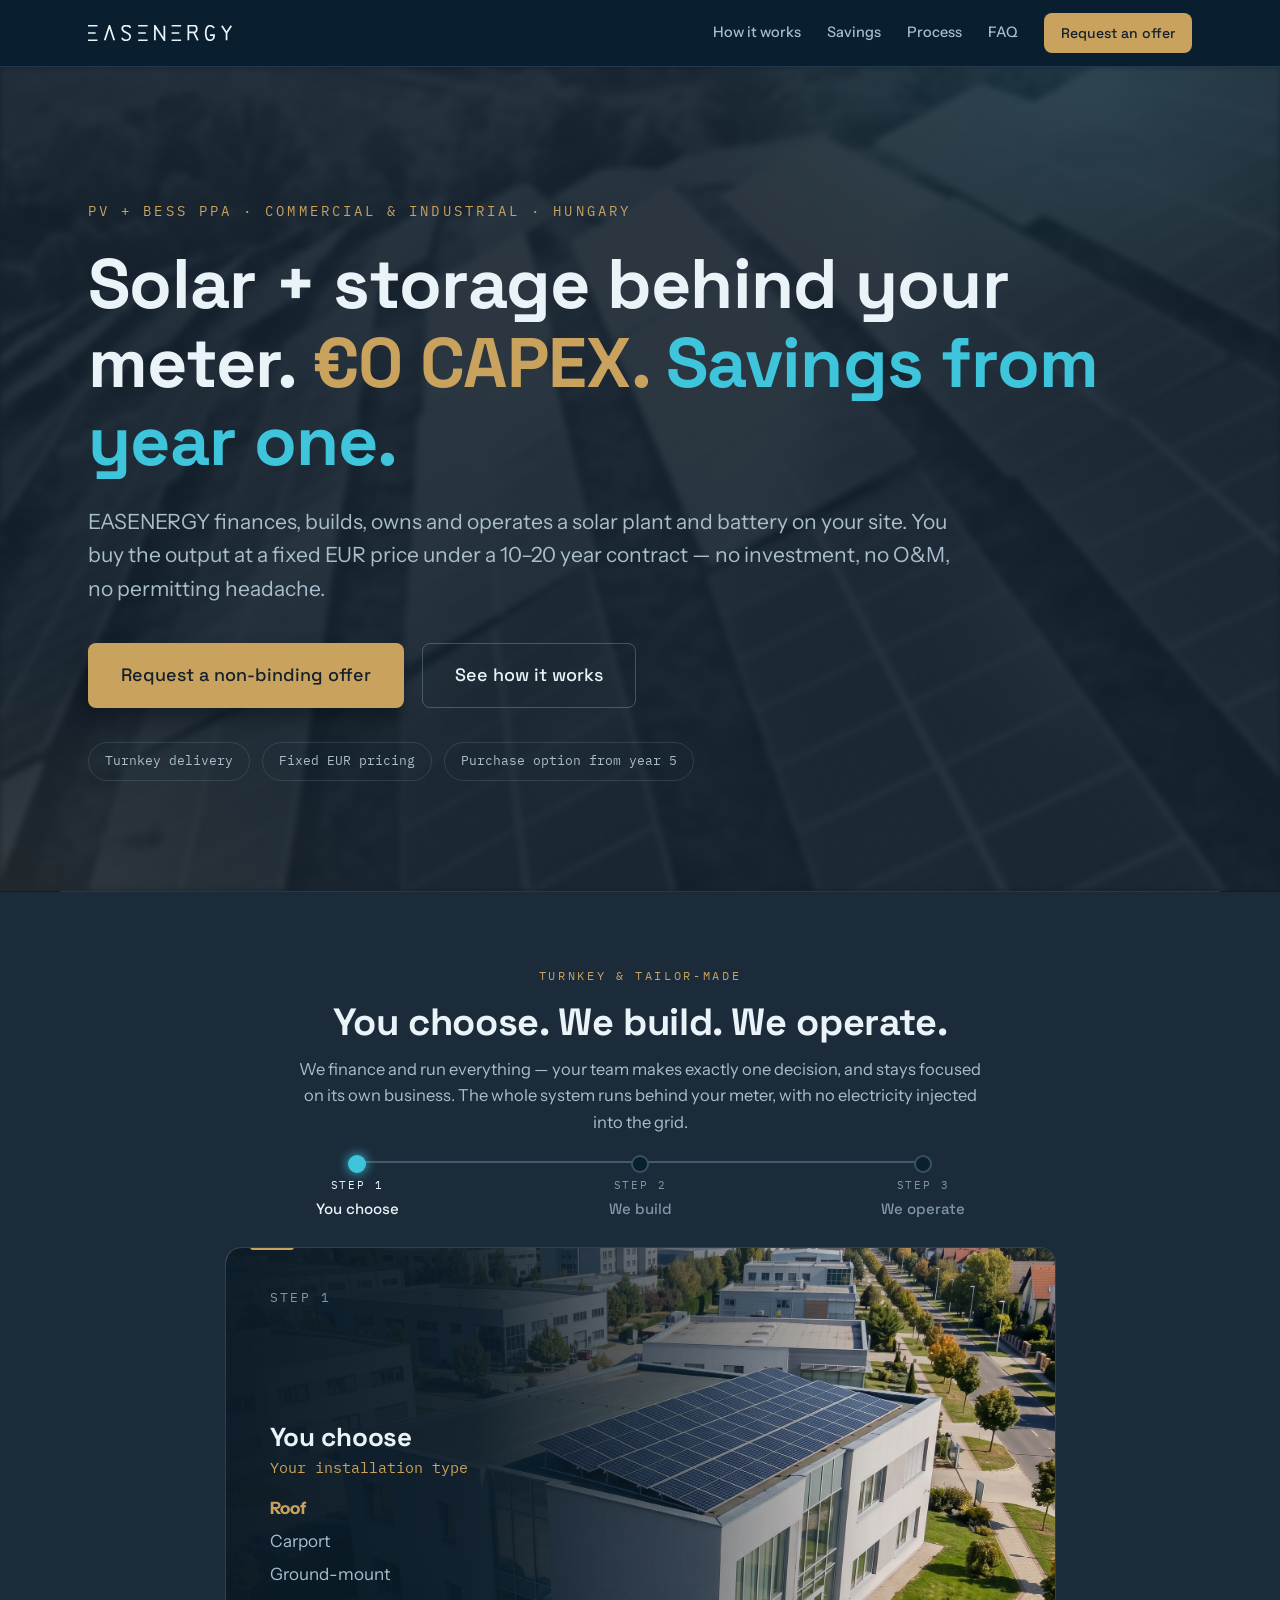
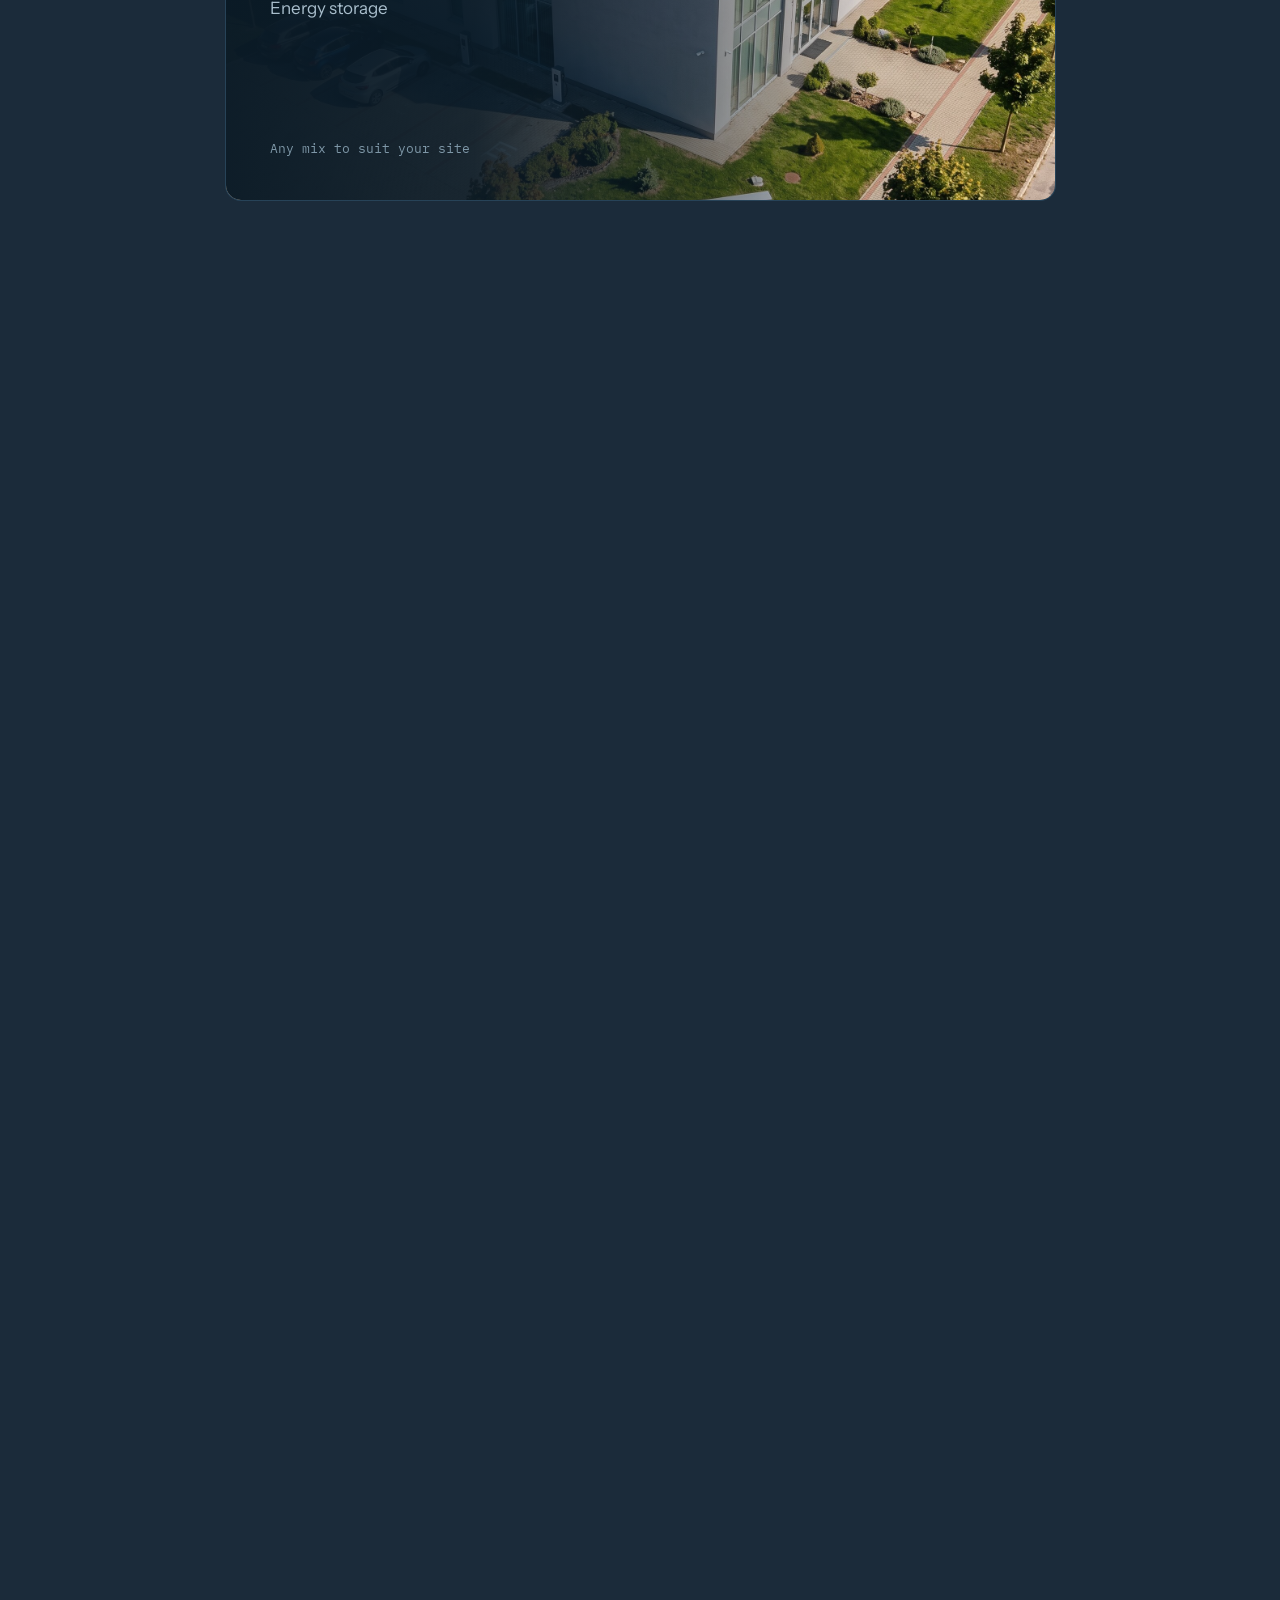
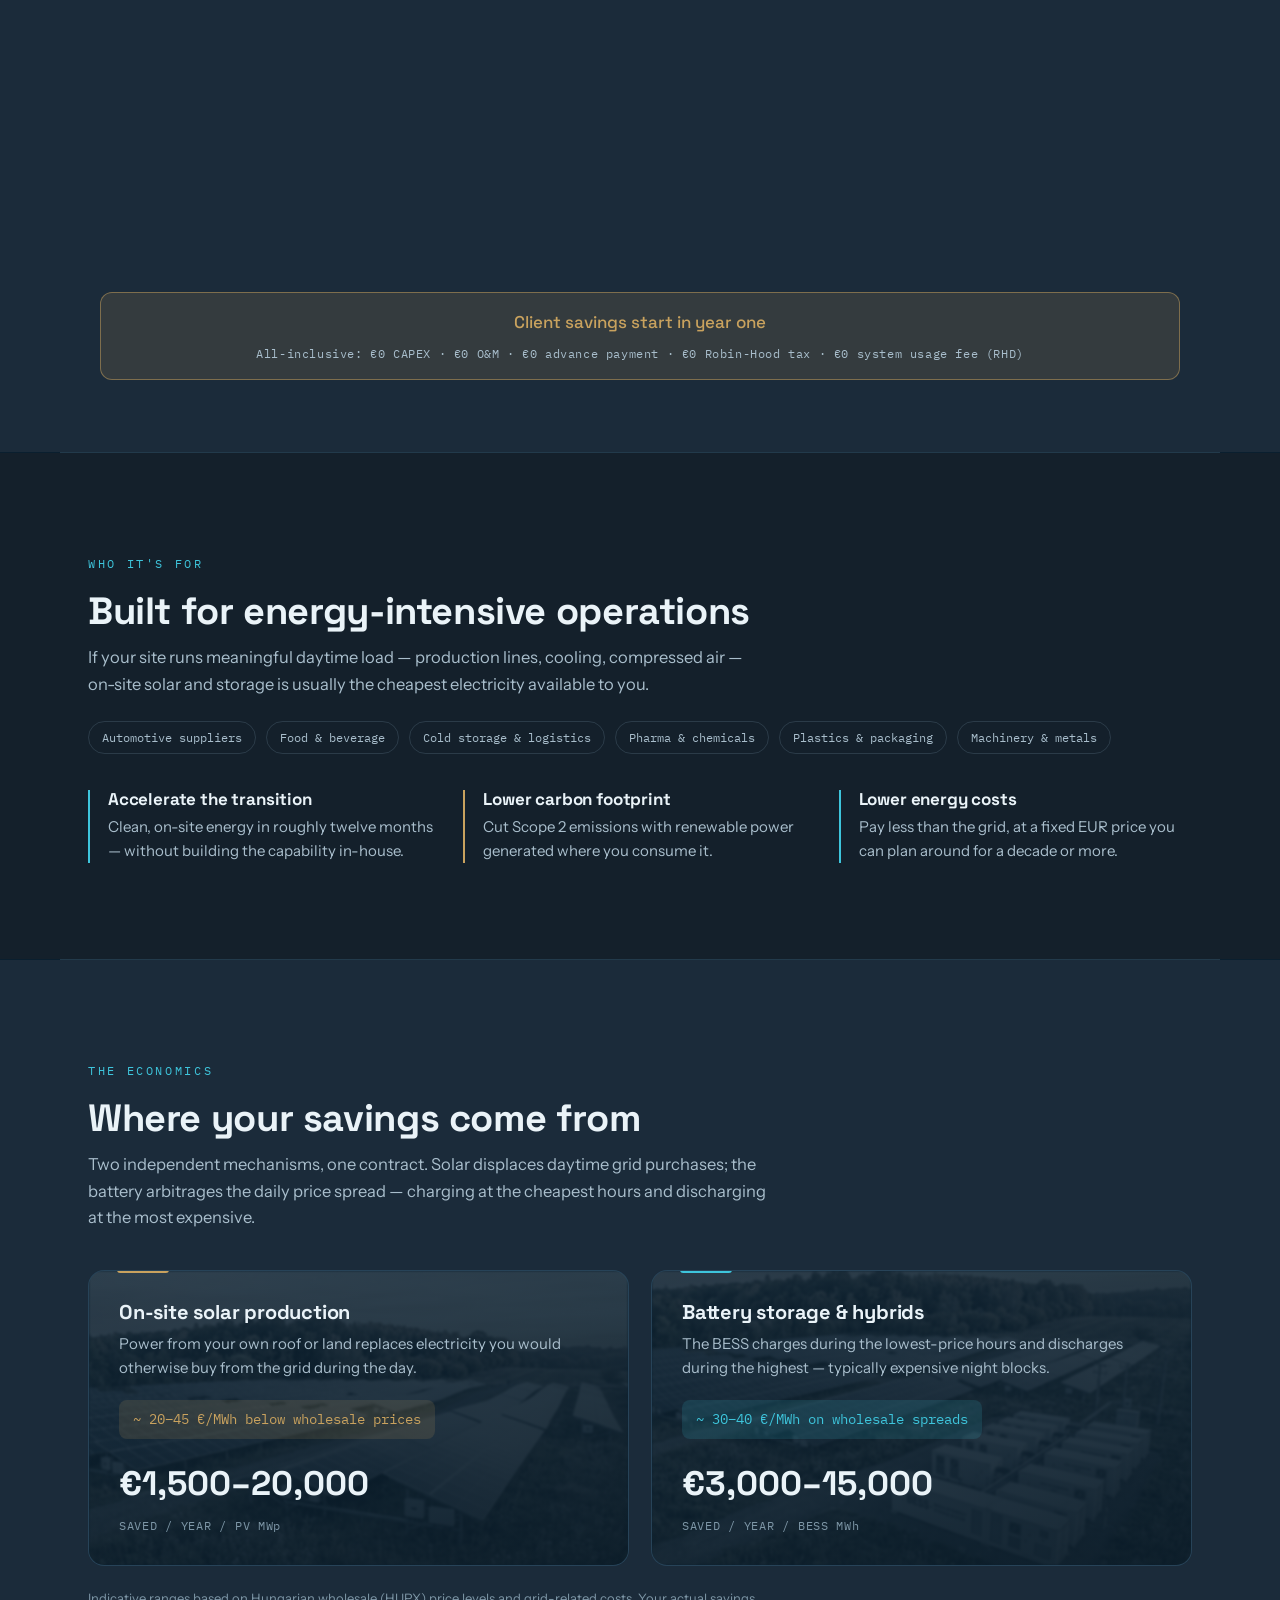
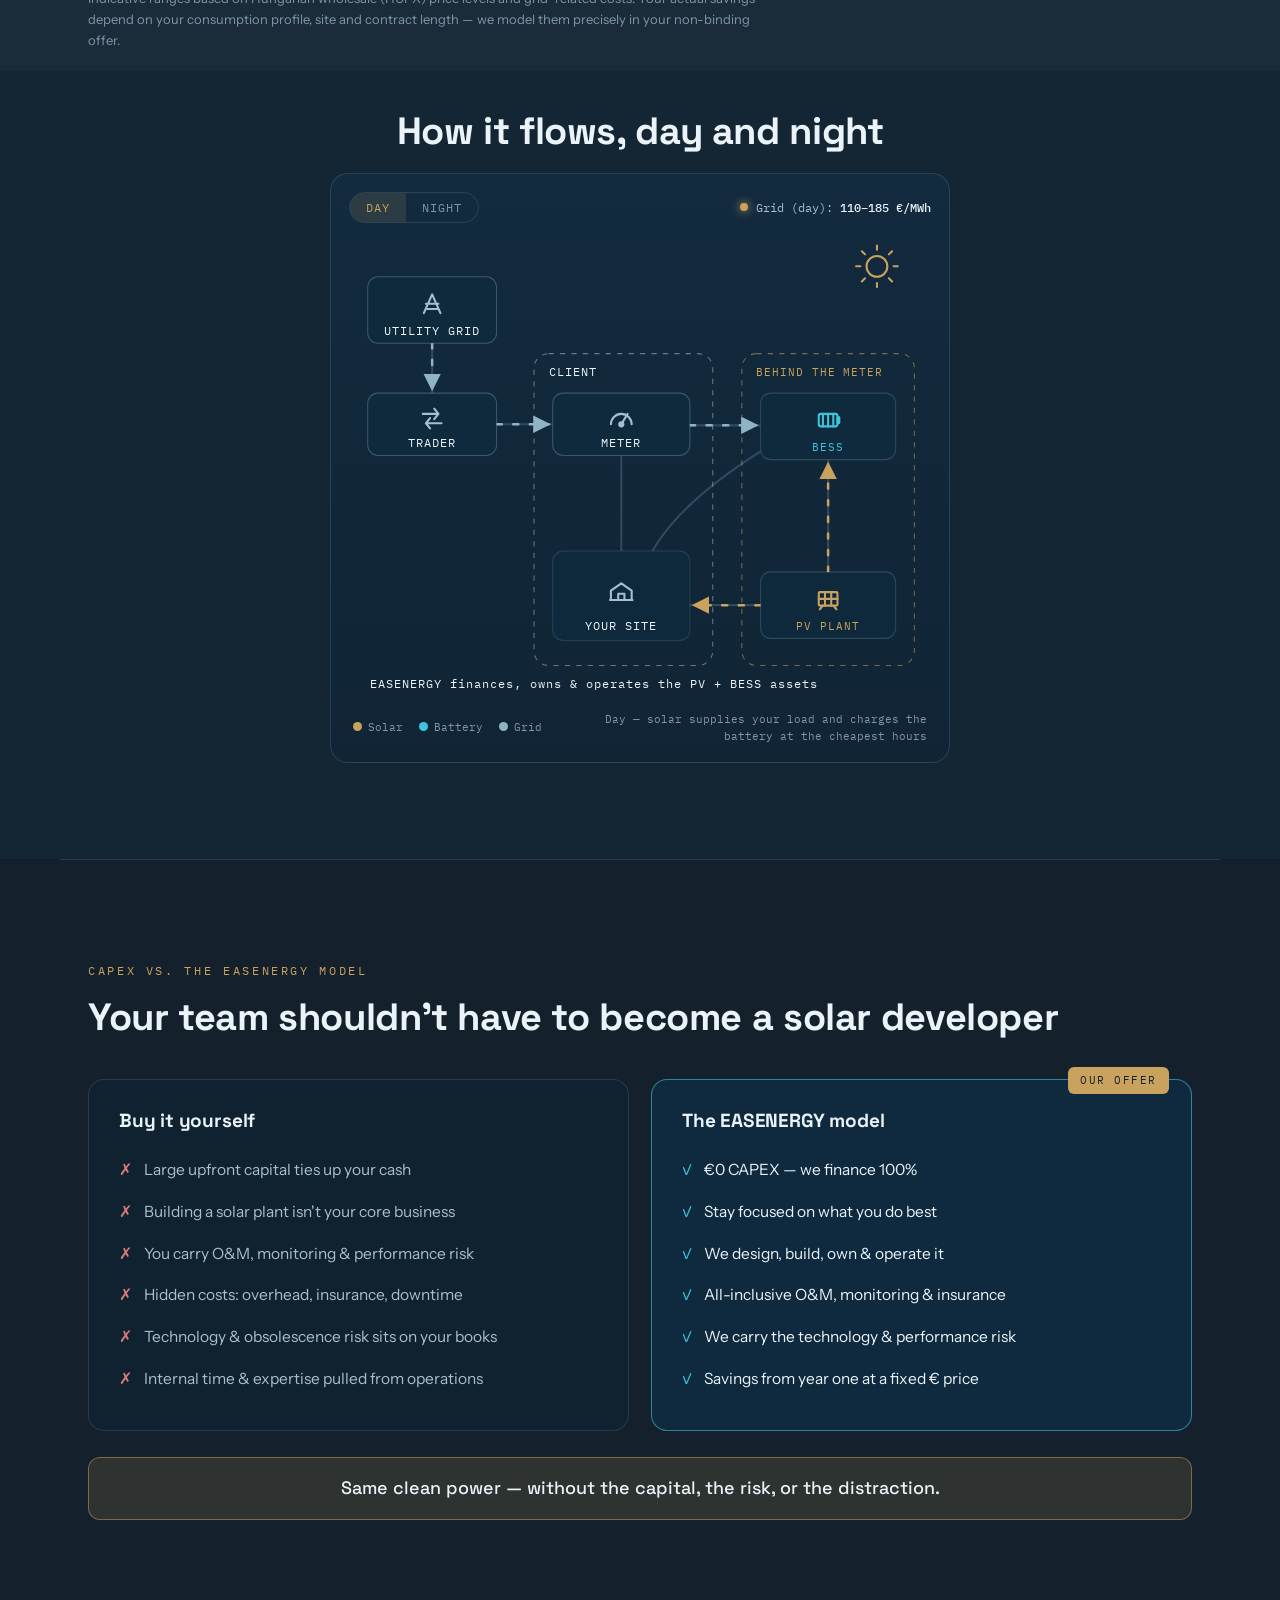
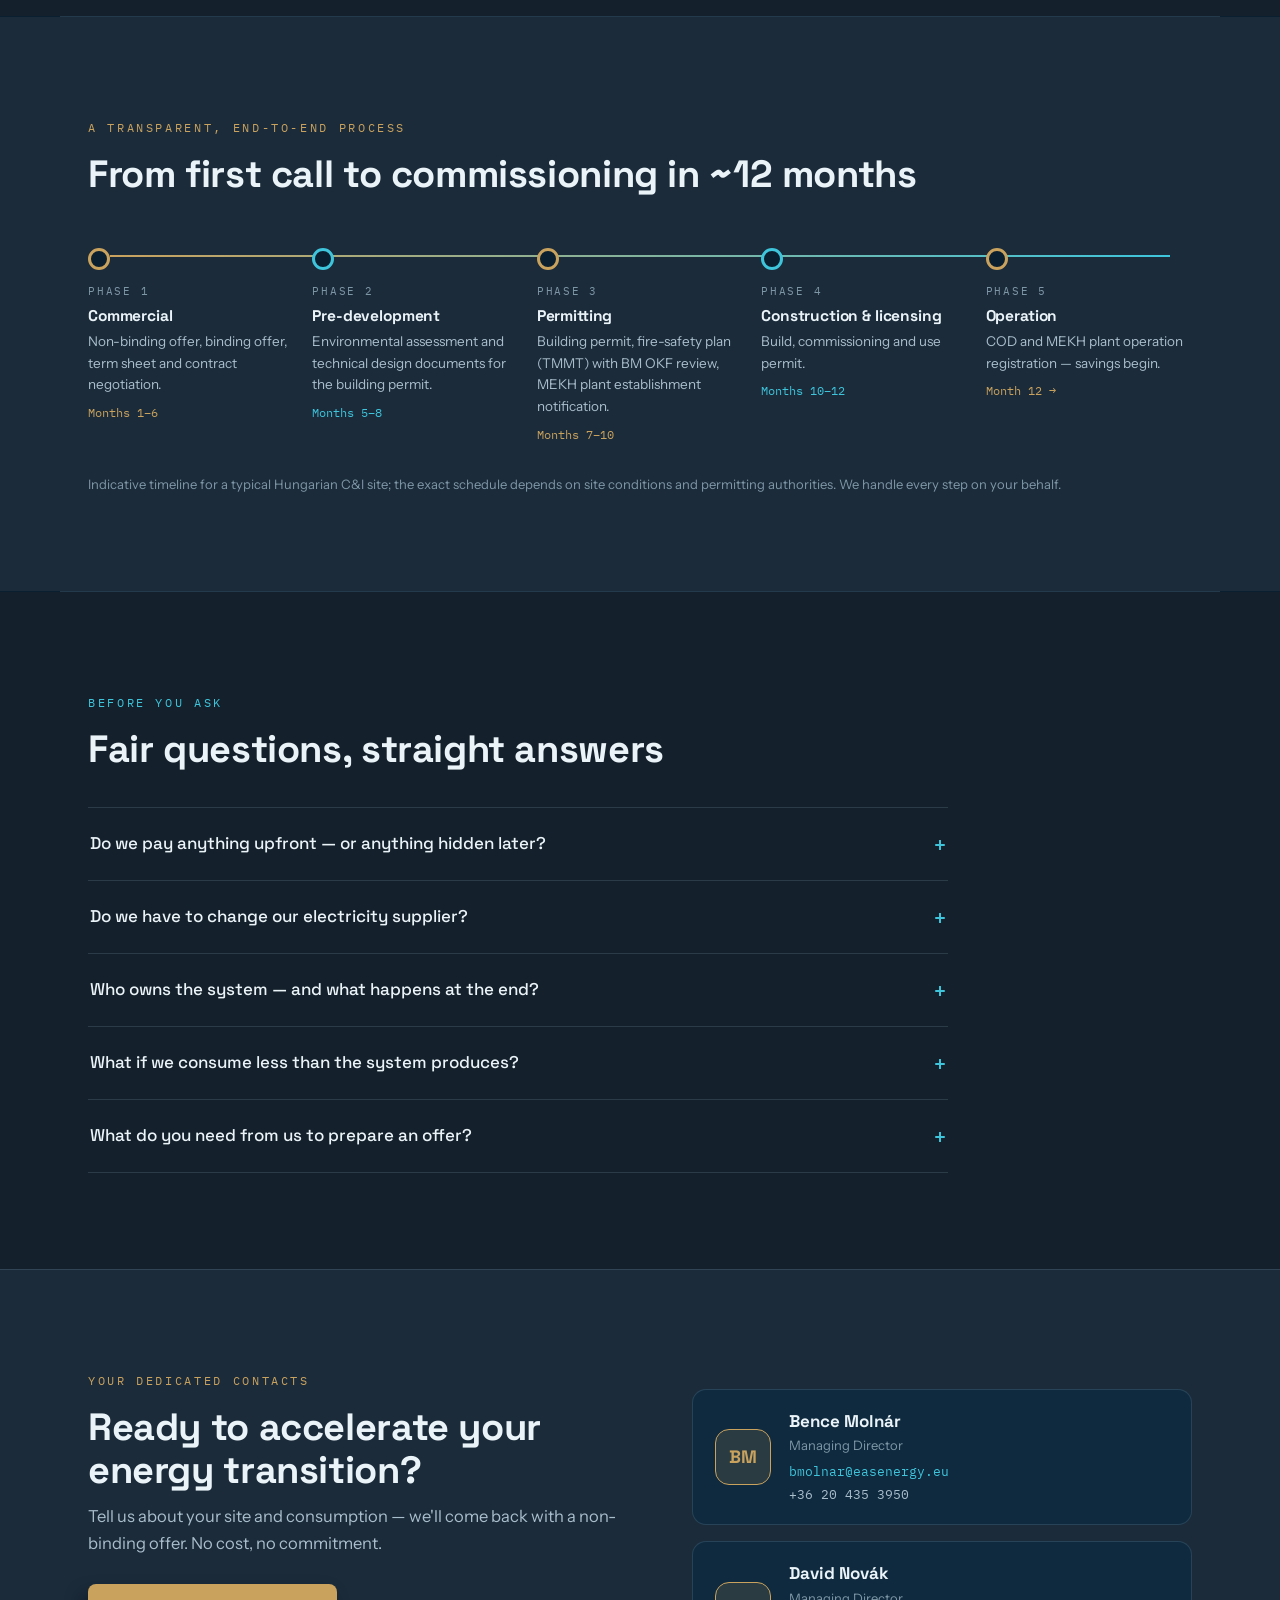
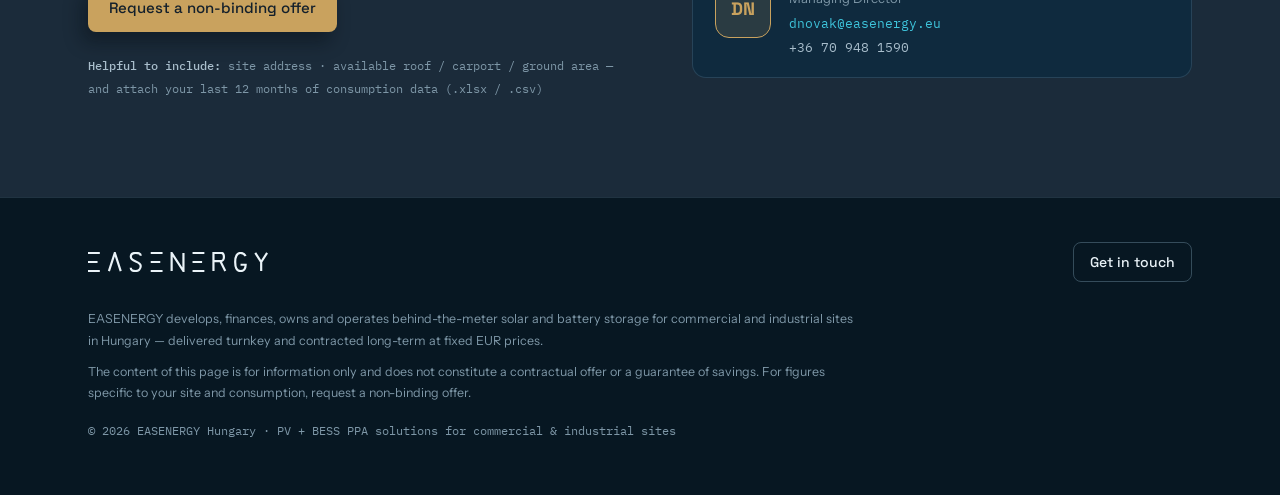
==== commit 981bea94: "Add scroll-pinned steps, photo backgrounds and diagram polish How it works: the three steps now sit " ====
--- a/index.html
+++ b/index.html
@@ -107,70 +107,89 @@
 
     <!-- ================= HOW IT WORKS ================= -->
     <section class="sec-tight" id="how">
+      <div class="steps-scroll">
+        <div class="steps-stage">
+          <div class="wrap steps-inner">
+            <div class="steps-head rv">
+              <span class="eyebrow">Turnkey &amp; tailor-made</span>
+              <h2>You choose. We build. We operate.</h2>
+              <p class="lede">We finance and run everything — your team makes exactly one decision, and stays focused
+                on its own business. The whole system runs behind your meter, with no electricity injected into the
+                grid.</p>
+            </div>
+
+            <div class="steps-rail">
+              <span class="steps-rail-line"><span class="steps-rail-fill"></span></span>
+              <button type="button" class="step-dot is-active" aria-current="true">
+                <span class="k">STEP 1</span>
+                <span class="t">You choose</span>
+              </button>
+              <button type="button" class="step-dot">
+                <span class="k">STEP 2</span>
+                <span class="t">We build</span>
+              </button>
+              <button type="button" class="step-dot">
+                <span class="k">STEP 3</span>
+                <span class="t">We operate</span>
+              </button>
+            </div>
+
+            <div class="steps-deck">
+              <div class="card au card-photo card-install step-panel is-active">
+                <div class="install-media install-fade" aria-hidden="true">
+                  <img src="assets/images/install-type-roof.jpg" alt="" class="is-active">
+                  <img src="assets/images/install-type-carport.jpg" alt="">
+                  <img src="assets/images/install-type-ground.jpg" alt="">
+                  <img src="assets/images/install-type-storage.jpg" alt="">
+                </div>
+                <span class="step-k">STEP 1</span>
+                <h3>You choose</h3>
+                <span class="hl">Your installation type</span>
+                <ul>
+                  <li><button type="button" class="install-tab is-active">Roof</button></li>
+                  <li><button type="button" class="install-tab">Carport</button></li>
+                  <li><button type="button" class="install-tab">Ground-mount</button></li>
+                  <li><button type="button" class="install-tab">Energy storage</button></li>
+                </ul>
+                <div class="meta">Any mix to suit your site</div>
+              </div>
+
+              <div class="card card-photo step-panel is-next">
+                <div class="install-media install-fade" aria-hidden="true">
+                  <img src="assets/images/step2-webuild.jpg" alt="" class="is-active">
+                </div>
+                <span class="step-k">STEP 2</span>
+                <h3>We build</h3>
+                <span class="hl">€0 client CAPEX</span>
+                <ul>
+                  <li>Engineering</li>
+                  <li>Procurement</li>
+                  <li>Permitting</li>
+                  <li>Deployment</li>
+                </ul>
+                <div class="meta">3–12 mo development · 2–6 mo build</div>
+              </div>
+
+              <div class="card card-photo step-panel is-next">
+                <div class="install-media install-fade" aria-hidden="true">
+                  <img src="assets/images/step3-we-operate.jpg" alt="" class="is-active">
+                </div>
+                <span class="step-k">STEP 3</span>
+                <h3>We operate</h3>
+                <span class="hl">€0 client O&amp;M cost</span>
+                <ul>
+                  <li>Management</li>
+                  <li>Maintenance</li>
+                  <li>Monitoring &amp; insurance</li>
+                </ul>
+                <div class="meta">10, 15 or 20-year contract · EUR · indexation optional</div>
+              </div>
+            </div>
+          </div>
+        </div>
+      </div>
+
       <div class="wrap rv">
-        <span class="eyebrow">Turnkey &amp; tailor-made</span>
-        <h2>You choose. We build. We operate.</h2>
-        <p class="lede">We finance and run everything — your team makes exactly one decision, and stays focused on its
-          own business. The whole system runs behind your meter, with no electricity injected into the grid.</p>
-
-        <div class="cards3">
-          <div class="card au card-photo card-install">
-            <div class="install-media install-fade" aria-hidden="true">
-              <img src="assets/images/install-type-roof.jpg" alt="" class="is-active">
-              <img src="assets/images/install-type-carport.jpg" alt="">
-              <img src="assets/images/install-type-ground.jpg" alt="">
-              <img src="assets/images/install-type-storage.jpg" alt="">
-            </div>
-            <span class="step-k">STEP 1</span>
-            <h3>You choose</h3>
-            <span class="hl">Your installation type</span>
-            <ul>
-              <li><button type="button" class="install-tab is-active">Roof</button></li>
-              <li><button type="button" class="install-tab">Carport</button></li>
-              <li><button type="button" class="install-tab">Ground-mount</button></li>
-              <li><button type="button" class="install-tab">Energy storage</button></li>
-            </ul>
-            <div class="meta">Any mix to suit your site</div>
-          </div>
-          <div class="card card-photo">
-            <div class="install-media install-fade" aria-hidden="true">
-              <img src="assets/images/step2-webuild.jpg" alt="" class="is-active">
-            </div>
-            <span class="step-k">STEP 2</span>
-            <h3>We build</h3>
-            <span class="hl">€0 client CAPEX</span>
-            <ul>
-              <li>Engineering</li>
-              <li>Procurement</li>
-              <li>Permitting</li>
-              <li>Deployment</li>
-            </ul>
-            <div class="meta">3–12 mo development · 2–6 mo build</div>
-          </div>
-          <div class="card card-photo">
-            <div class="install-media install-fade" aria-hidden="true">
-              <img src="assets/images/step3-we-operate.jpg" alt="" class="is-active">
-            </div>
-            <span class="step-k">STEP 3</span>
-            <h3>We operate</h3>
-            <span class="hl">€0 client O&amp;M cost</span>
-            <ul>
-              <li>Management</li>
-              <li>Maintenance</li>
-              <li>Monitoring &amp; insurance</li>
-            </ul>
-            <div class="meta">10, 15 or 20-year contract · EUR · indexation optional</div>
-          </div>
-          <div class="wire wire-h" aria-hidden="true">
-            <span class="wire-node wire-node-start"></span>
-            <span class="wire-node wire-node-end"></span>
-          </div>
-          <div class="wire wire-v" aria-hidden="true">
-            <span class="wire-node wire-node-start"></span>
-            <span class="wire-node wire-node-end"></span>
-          </div>
-        </div>
-
         <div class="year1">Client savings start in year one<small>All-inclusive: €0 CAPEX · €0 O&amp;M · €0 advance
             payment · €0 Robin-Hood tax · €0 system usage fee (RHD)</small></div>
       </div>
@@ -246,8 +265,10 @@
         <p class="finenote">Indicative ranges based on Hungarian wholesale (HUPX) price levels and grid-related costs.
           Your actual savings depend on your consumption profile, site and contract length — we model them precisely in
           your non-binding offer.</p>
-
-        <h2>How it flows, day and night</h2>
+      </div>
+
+      <div class="stripe-zone">
+        <h2 class="wrap">How it flows, day and night</h2>
 
         <div class="diagram diagram-centered" aria-label="How energy flows on your site, by day and by night">
           <div class="dg-top">
@@ -320,23 +341,26 @@
             <rect class="zone z-btm" x="378" y="118" width="166" height="300" rx="14" />
             <text x="392" y="140" class="t-gold">BEHIND THE METER</text>
 
-            <!-- base connectors -->
+            <!-- base connectors: every endpoint sits exactly on a node's edge, and
+                 each straight run is on the centre line shared by the two nodes it
+                 joins (x 80 / x 262 / x 461, y 186 / y 360) -->
             <path class="flow-base" d="M80 108V156" />
-            <path class="flow-base" d="M142 190H196" />
-            <path class="flow-base" d="M262 218V308" />
-            <path class="flow-base" d="M320 184H396" />
-            <path class="flow-base" d="M396 356H336" />
-            <path class="flow-base" d="M458 348V228" />
-            <path class="flow-base" d="M398 212C352 240 312 272 292 308" />
-
-            <!-- animated flows -->
+            <path class="flow-base" d="M142 186H196" />
+            <path class="flow-base" d="M262 216V308" />
+            <path class="flow-base" d="M328 187H396" />
+            <path class="flow-base" d="M396 360H328" />
+            <path class="flow-base" d="M461 328V220" />
+            <path class="flow-base" d="M396 212C352 240 312 272 292 308" />
+
+            <!-- animated flows: identical routes, each stopping 4px short so the
+                 arrowhead lands just outside the node it points at -->
             <path class="flow f-grid fd fn" d="M80 108V152" marker-end="url(#ah-grid)" />
-            <path class="flow f-grid fd fn" d="M142 190H192" marker-end="url(#ah-grid)" />
-            <path class="flow f-grid fn" d="M262 218V304" marker-end="url(#ah-grid)" />
-            <path class="flow f-grid fd" d="M320 184H392" marker-end="url(#ah-grid)" />
-            <path class="flow f-gold fd l-pv" d="M396 356H340" marker-end="url(#ah-gold)" />
-            <path class="flow f-gold fd l-pv" d="M458 348V232" marker-end="url(#ah-gold)" />
-            <path class="flow f-cyan fn" d="M398 212C352 240 312 272 292 312" marker-end="url(#ah-cyan)" />
+            <path class="flow f-grid fd fn" d="M142 186H192" marker-end="url(#ah-grid)" />
+            <path class="flow f-grid fn" d="M262 216V304" marker-end="url(#ah-grid)" />
+            <path class="flow f-grid fd" d="M328 187H392" marker-end="url(#ah-grid)" />
+            <path class="flow f-gold fd l-pv" d="M396 360H332" marker-end="url(#ah-gold)" />
+            <path class="flow f-gold fd l-pv" d="M461 328V224" marker-end="url(#ah-gold)" />
+            <path class="flow f-cyan fn" d="M396 212C352 240 312 272 292 304" marker-end="url(#ah-cyan)" />
 
             <!-- nodes perfectly centered: use X/Y mathematically calculated from rect bounds -->
             <g>
--- a/styles.css
+++ b/styles.css
@@ -101,7 +101,7 @@
 }
 
 .sec-tight {
-  padding: 72px 0
+  padding: 72px;
 }
 
 .divider {
@@ -121,14 +121,13 @@
 main>section:nth-of-type(odd)::after {
   content: "";
   position: absolute;
-  inset: -60px 0;
+  inset: 0;
   background-size: cover;
   background-position: center;
+  background-attachment: fixed;
   opacity: .1;
   mix-blend-mode: luminosity;
   filter: blur(3px);
-  transform: translateY(var(--bg-shift, 0px));
-  will-change: transform;
   pointer-events: none;
   z-index: 0;
 }
@@ -202,13 +201,15 @@
   align-items: center
 }
 
-.nav-links a {
+/* :not(.btn) so these don't outrank .btn-gold — a class+element selector is
+   more specific than .btn-gold alone, which was greying out the CTA's label */
+.nav-links a:not(.btn) {
   color: var(--muted);
   font-size: 14.5px;
   font-weight: 500
 }
 
-.nav-links a:hover {
+.nav-links a:not(.btn):hover {
   color: var(--ink)
 }
 
@@ -487,11 +488,211 @@
 }
 
 /* ---------- cards / how it works ---------- */
-.cards3 {
+/* ---------- how it works: scroll-pinned steps ----------
+   .steps-scroll is deliberately much taller than the viewport; .steps-stage
+   sticks inside it, so the cards sit still on screen while that extra height
+   scrolls past. JS turns that scrolled distance into the active step. */
+.steps-scroll {
+  --stage-top: 66px;
+  /* = sticky header height */
+  --stage-h: calc(100vh - var(--stage-top));
+  /* the card grows into whatever the stage has left after the header and rail;
+     the rail then borrows this same width so the two line up */
+  --deck-h: max(240px, min(calc(var(--stage-h) - 280px), 560px));
+  --deck-w: calc(var(--deck-h) * 1.5);
+  height: calc(var(--stage-h) * 3)
+}
+
+.steps-stage {
+  position: sticky;
+  top: var(--stage-top);
+  height: var(--stage-h);
+  display: flex;
+  align-items: center
+}
+
+.steps-inner {
+  width: 100%
+}
+
+.steps-head {
+  text-align: center;
+  margin-bottom: 20px
+}
+
+.steps-head .lede {
+  margin-left: auto;
+  margin-right: auto
+}
+
+/* no padding-top here: the dots carry it instead, which keeps their circles
+   and the rail line on the same 7px centre line */
+.steps-rail {
+  position: relative;
   display: grid;
   grid-template-columns: repeat(3, 1fr);
-  gap: 22px;
-  margin-top: 40px
+  gap: 18px;
+  width: var(--deck-w);
+  max-width: 100%;
+  margin: 0 auto 26px
+}
+
+.steps-rail-line {
+  position: absolute;
+  top: 6px;
+  left: 16.67%;
+  right: 16.67%;
+  height: 2px;
+  border-radius: 2px;
+  background: var(--line-strong)
+}
+
+.steps-rail-fill {
+  display: block;
+  width: 0;
+  height: 100%;
+  border-radius: 2px;
+  background: var(--cyan);
+  box-shadow: 0 0 10px var(--cyan);
+  transition: width .3s ease
+}
+
+.step-dot {
+  position: relative;
+  padding: 22px 0 0;
+  background: none;
+  border: 0;
+  font: inherit;
+  color: var(--faint);
+  text-align: center;
+  cursor: pointer;
+  transition: color .25s ease
+}
+
+.step-dot::before {
+  content: "";
+  position: absolute;
+  top: 0;
+  left: 50%;
+  width: 14px;
+  height: 14px;
+  border-radius: 50%;
+  transform: translateX(-50%);
+  background: var(--navy-900);
+  border: 2px solid var(--line-strong);
+  transition: background .25s ease, border-color .25s ease, box-shadow .25s ease
+}
+
+.step-dot.is-active::before {
+  background: var(--cyan);
+  border-color: var(--cyan);
+  box-shadow: 0 0 12px var(--cyan)
+}
+
+.step-dot .k {
+  display: block;
+  font-family: var(--mono);
+  font-size: 11px;
+  letter-spacing: .16em
+}
+
+.step-dot .t {
+  display: block;
+  margin-top: 2px;
+  font-family: var(--disp);
+  font-size: 15px;
+  font-weight: 500
+}
+
+.step-dot:hover {
+  color: var(--muted)
+}
+
+.step-dot.is-active {
+  color: var(--ink)
+}
+
+.steps-deck {
+  position: relative;
+  height: var(--deck-h);
+  width: var(--deck-w);
+  max-width: 100%;
+  margin: 0 auto
+}
+
+.steps-deck .card {
+  padding: 40px 44px;
+  display: flex;
+  flex-direction: column
+}
+
+/* the auto margins split the leftover height in two, pinning STEP # to the top
+   and the footnote to the bottom while the middle block floats between them */
+.steps-deck .card h3 {
+  margin-top: auto;
+  font-size: 26px
+}
+
+.steps-deck .card .meta {
+  margin-top: auto;
+  border-top: 0;
+  padding-top: 0;
+  max-width: 62%;
+  font-size: 13px
+}
+
+.steps-deck .step-k {
+  font-size: 13px
+}
+
+.steps-deck .card .hl {
+  font-size: 15px
+}
+
+.steps-deck .card ul {
+  font-size: 17px
+}
+
+/* every panel stacks in the same spot; only the active one is shown, so the
+   deck itself never moves as the steps change. Scoped to .steps-deck so these
+   win over .card's own position/transform, which are declared further down. */
+/* leaving: fade out on the spot. The transform has a 0s duration held back by
+   a delay, so the jump to its parked side happens only once it's invisible —
+   the outgoing card never appears to move. */
+.steps-deck .step-panel {
+  position: absolute;
+  inset: 0;
+  opacity: 0;
+  visibility: hidden;
+  pointer-events: none;
+  transition: opacity .3s ease, transform 0s .3s, visibility 0s .3s
+}
+
+/* each inactive panel waits on the side it belongs to — earlier steps off to
+   the left, later steps off to the right. Both directions then animate the
+   right way round on their own: stepping forward pulls the old panel further
+   left while the new one arrives from the right, and stepping back reverses
+   it, with no need to track which way we came. */
+.steps-deck .step-panel.is-prev {
+  transform: translateX(-60px)
+}
+
+.steps-deck .step-panel.is-next {
+  transform: translateX(60px)
+}
+
+/* arriving: the only animated move — slides in from its parked side while
+   fading up */
+.steps-deck .step-panel.is-active {
+  opacity: 1;
+  visibility: visible;
+  transform: none;
+  pointer-events: auto;
+  transition: opacity .55s ease, transform .55s ease, visibility 0s
+}
+
+.steps-deck .step-panel.is-active:hover {
+  transform: none
 }
 
 .card {
@@ -523,12 +724,12 @@
   background: var(--gold)
 }
 
-.cards3 .card:nth-child(2)::before {
+.steps-deck .step-panel:nth-child(2)::before {
   left: 50%;
   transform: translateX(-50%)
 }
 
-.cards3 .card:nth-child(3)::before {
+.steps-deck .step-panel:nth-child(3)::before {
   left: auto;
   right: 24px
 }
@@ -587,13 +788,13 @@
   width: 100%;
   height: 100%;
   object-fit: cover;
-  filter: blur(1px) grayscale(0.5);
+  filter: blur(1px) grayscale(0.8);
   opacity: 0;
   transition: opacity .8s ease
 }
 
 .install-media img.is-active {
-  opacity: .2
+  opacity: .25
 }
 
 .install-media::after {
@@ -601,6 +802,25 @@
   position: absolute;
   inset: 0;
   background: linear-gradient(165deg, rgba(10, 26, 38, .35), rgba(10, 26, 38, .6) 65%, rgba(10, 26, 38, .8));
+}
+
+/* step cards: full-colour photo, faded left-to-right so the text stays readable
+   instead of the blurred/greyscale/low-opacity treatment used elsewhere */
+.install-fade img {
+  filter: blur(0px)
+}
+
+.install-fade img.is-active {
+  opacity: 1
+}
+
+.install-fade::after {
+  background: linear-gradient(to right,
+      rgba(10, 26, 38, .98) 0%,
+      rgba(10, 26, 38, .92) 30%,
+      rgba(10, 26, 38, .55) 55%,
+      rgba(10, 26, 38, .1) 78%,
+      rgba(10, 26, 38, 0) 100%);
 }
 
 .install-tab {
@@ -680,9 +900,77 @@
   left: 28%
 }
 
-@media(max-width:900px) {
-  .cards3 {
-    grid-template-columns: 1fr
+/* narrow screens (and reduced motion) drop the pinning entirely: the stage
+   collapses to its natural height and the panels just stack down the page.
+   The JS sees a zero-length pinned span here and leaves the steps alone. */
+@media(max-width:900px),
+(prefers-reduced-motion:reduce) {
+  .steps-scroll {
+    height: auto
+  }
+
+  .steps-stage {
+    position: static;
+    height: auto;
+    display: block
+  }
+
+  .steps-rail {
+    display: none
+  }
+
+  .steps-deck {
+    display: grid;
+    gap: 22px;
+    height: auto;
+    width: auto
+  }
+
+  .steps-deck .card {
+    padding: 26px;
+    display: block
+  }
+
+  .steps-deck .card h3 {
+    margin-top: 10px;
+    font-size: 19px
+  }
+
+  .steps-deck .card .meta {
+    margin-top: 16px;
+    border-top: 1px solid var(--line);
+    padding-top: 12px;
+    max-width: none;
+    font-size: 11.5px
+  }
+
+  .steps-deck .card ul {
+    font-size: 15px
+  }
+
+  /* relative, not static: the panel is the card, so it has to stay the
+     containing block for its own absolutely-positioned .install-media photo —
+     otherwise every photo escapes to .steps-deck and covers the whole stack.
+     is-prev/is-next are listed so their slide offsets don't outrank this. */
+  .steps-deck .step-panel,
+  .steps-deck .step-panel.is-prev,
+  .steps-deck .step-panel.is-next,
+  .steps-deck .step-panel.is-active {
+    position: relative;
+    opacity: 1;
+    visibility: visible;
+    transform: none;
+    pointer-events: auto;
+    transition: none
+  }
+
+  .steps-head {
+    text-align: left
+  }
+
+  .steps-head .lede {
+    margin-left: 0;
+    margin-right: 0
   }
 }
 
@@ -781,6 +1069,7 @@
   font-size: 13px;
   color: var(--faint);
   margin-top: 22px;
+  margin-bottom: 20px;
   max-width: 76ch
 }
 
@@ -1226,10 +1515,6 @@
     transition: none
   }
 
-  main>section:nth-of-type(odd)::after {
-    transform: none
-  }
-
   .faq p {
     transition: none
   }
@@ -1275,9 +1560,37 @@
   color: var(--gold);
 }
 
+.diagram-label {
+  margin-top: 40px;
+  text-align: center;
+  font-family: var(--mono);
+  font-size: 12px;
+  letter-spacing: .22em;
+  text-transform: uppercase;
+  color: var(--cyan)
+}
+
 .diagram-centered {
   max-width: 620px;
-  margin: 48px auto 0
+  margin: 20px auto 0
+}
+
+/* stripes fill the rest of the section below the cards: padding-bottom adds
+   the extra striped space, and the equal negative margin cancels it back out
+   of the flow so the section's own bottom padding doesn't add on top of it —
+   the net effect is the stripes reach the section's true bottom edge */
+.stripe-zone {
+  padding: 40px 0 96px;
+  margin-bottom: -96px;
+  background-color: #142533;
+  background-image: url("data:image/svg+xml,%3Csvg xmlns='http://www.w3.org/2000/svg' width='64' height='64' viewBox='0 0 64 64'%3E%3Cpath d='M18 6L11 17H16L14 26L23 14H18L18 6Z' fill='rgba(160,200,220,.09)'/%3E%3Cpath d='M50 38L43 49H48L46 58L55 46H50L50 38Z' fill='rgba(160,200,220,.09)'/%3E%3C/svg%3E");
+  background-size: 64px 64px;
+  background-repeat: repeat;
+  background-attachment: fixed;
+}
+
+.stripe-zone>h2 {
+  text-align: center
 }
 
 .diagram {
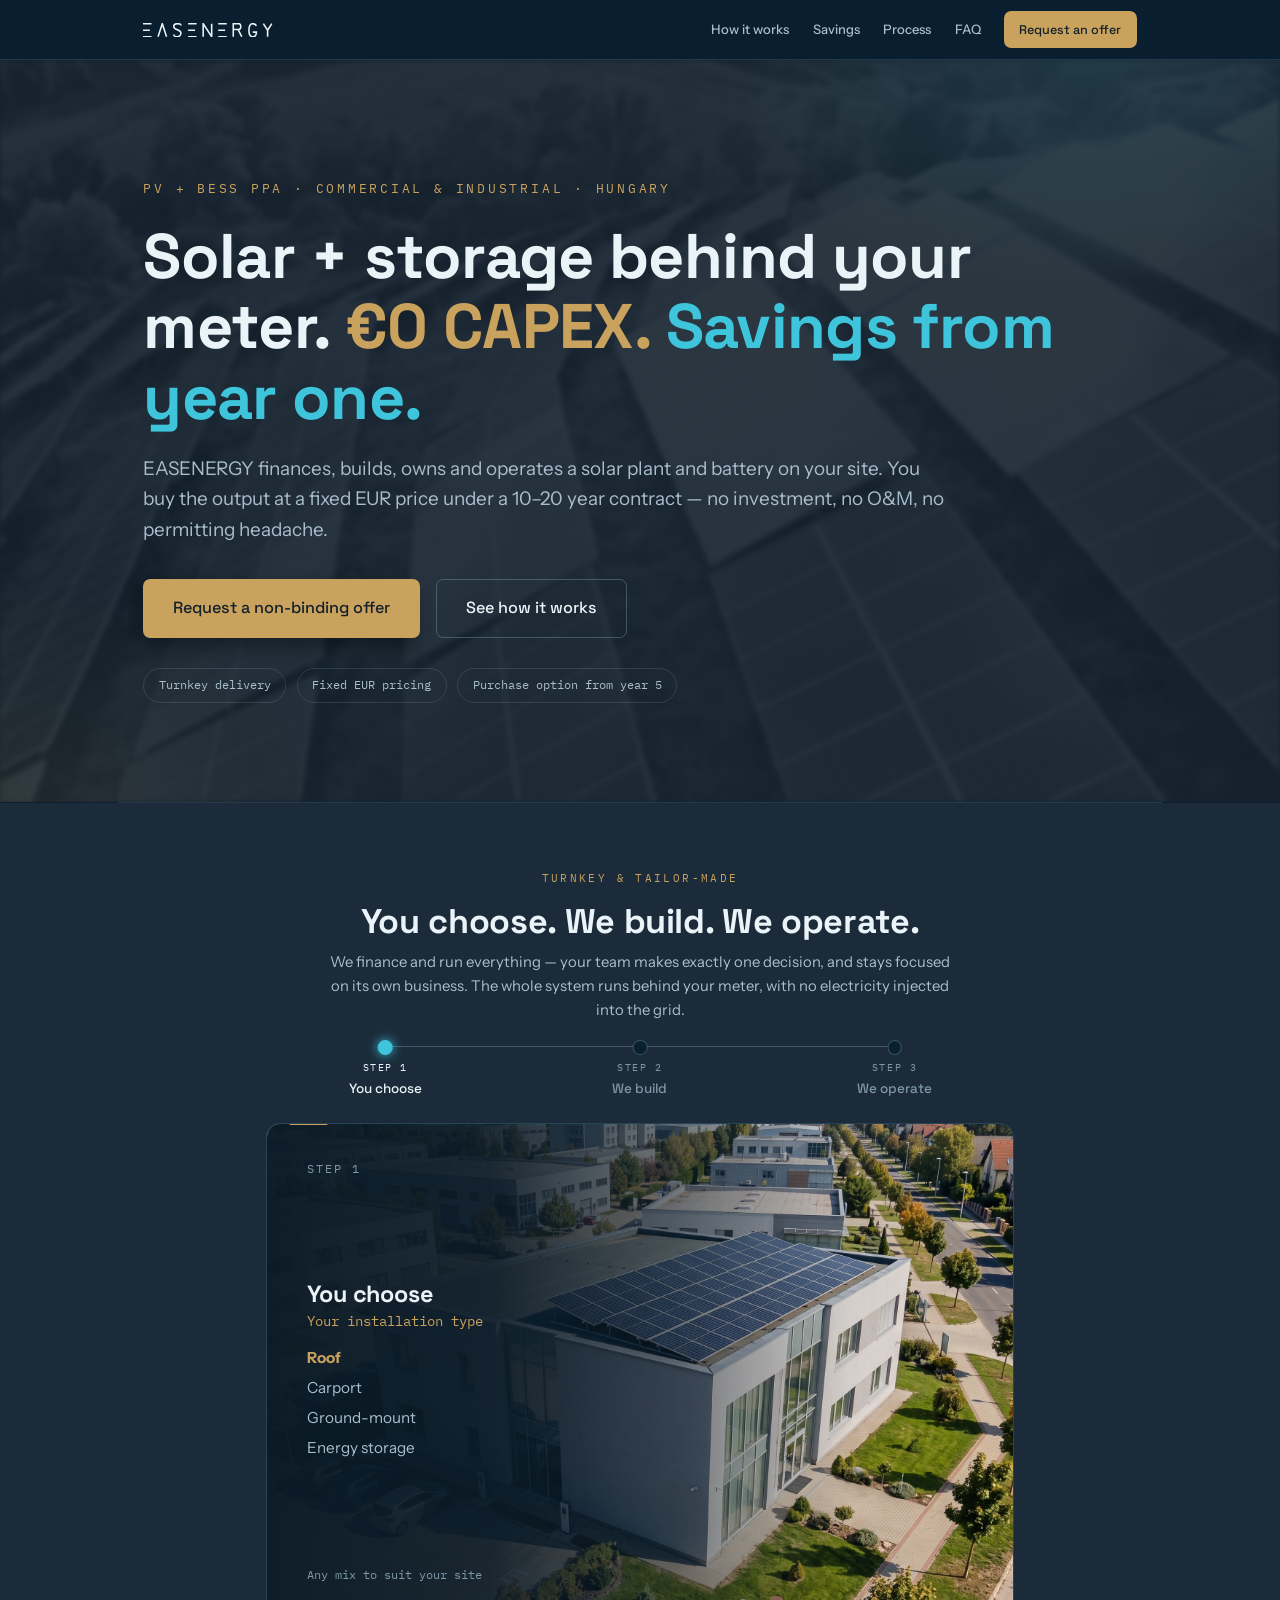
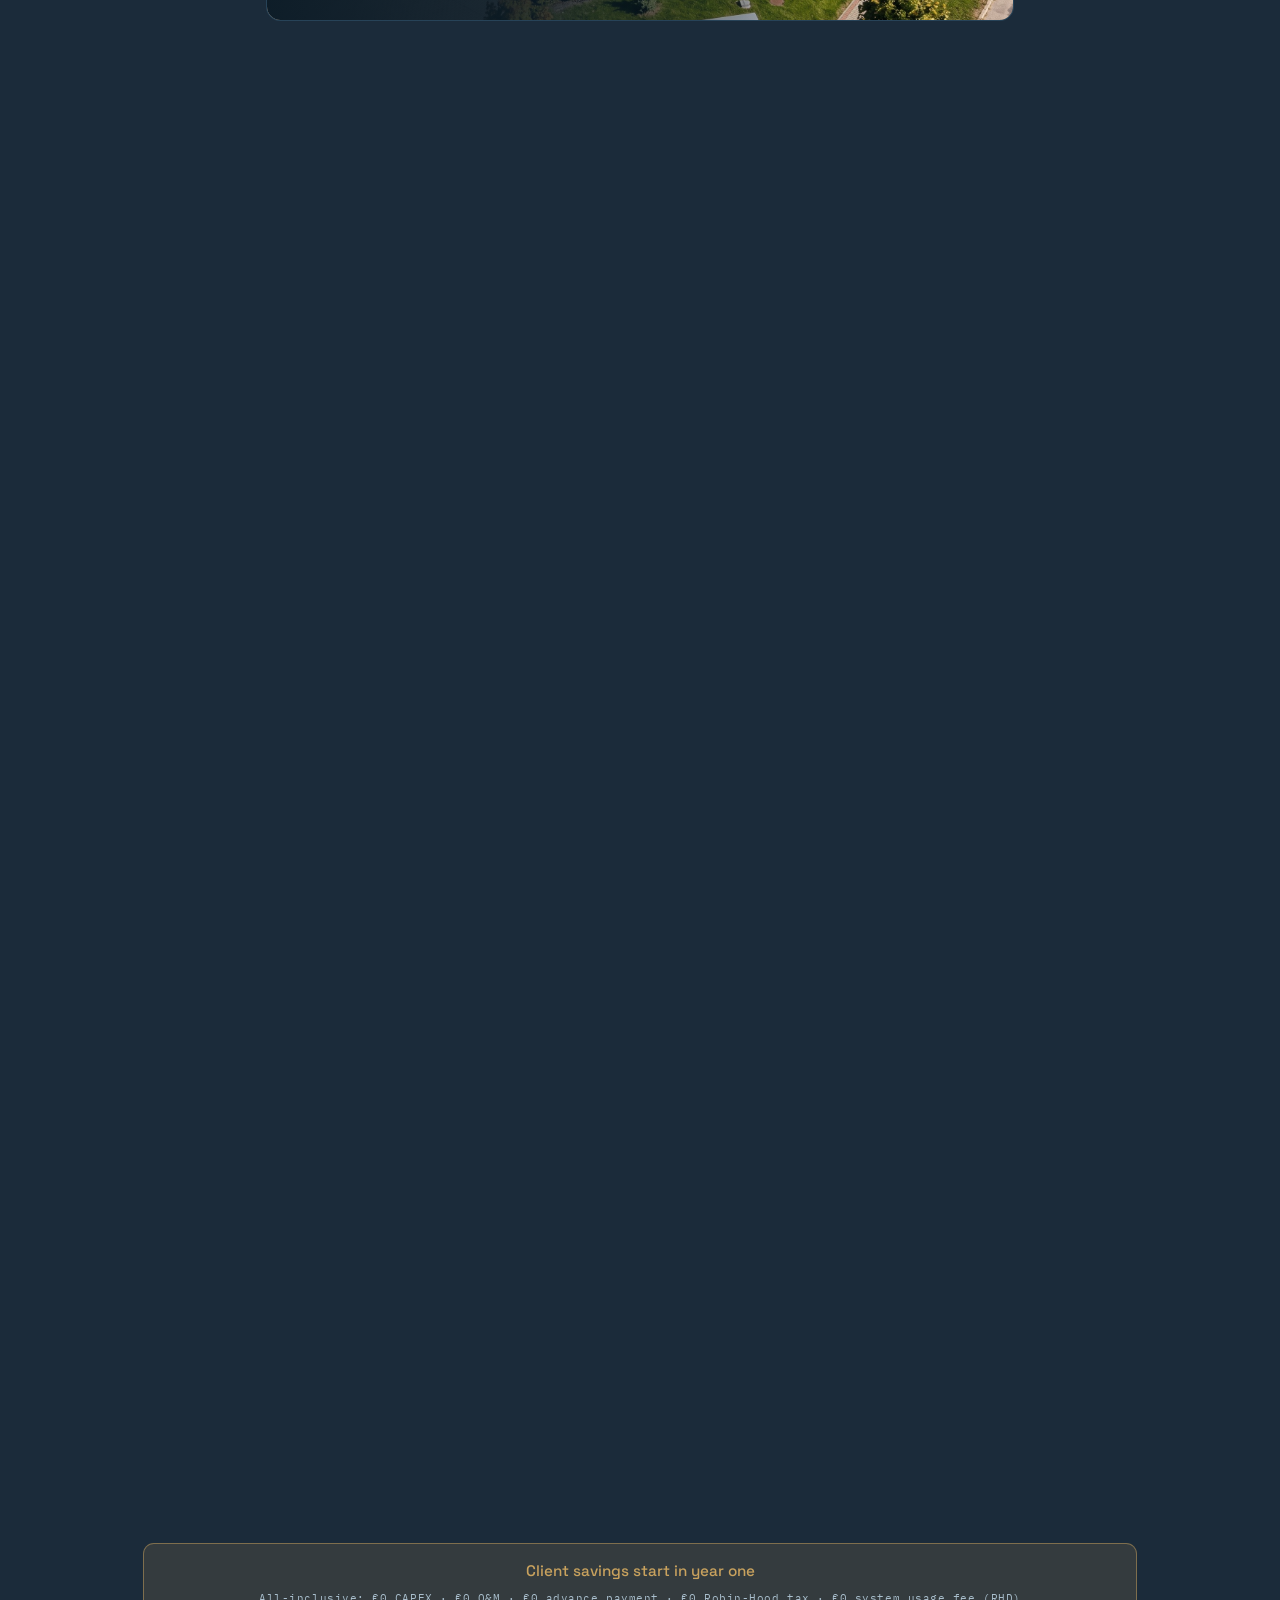
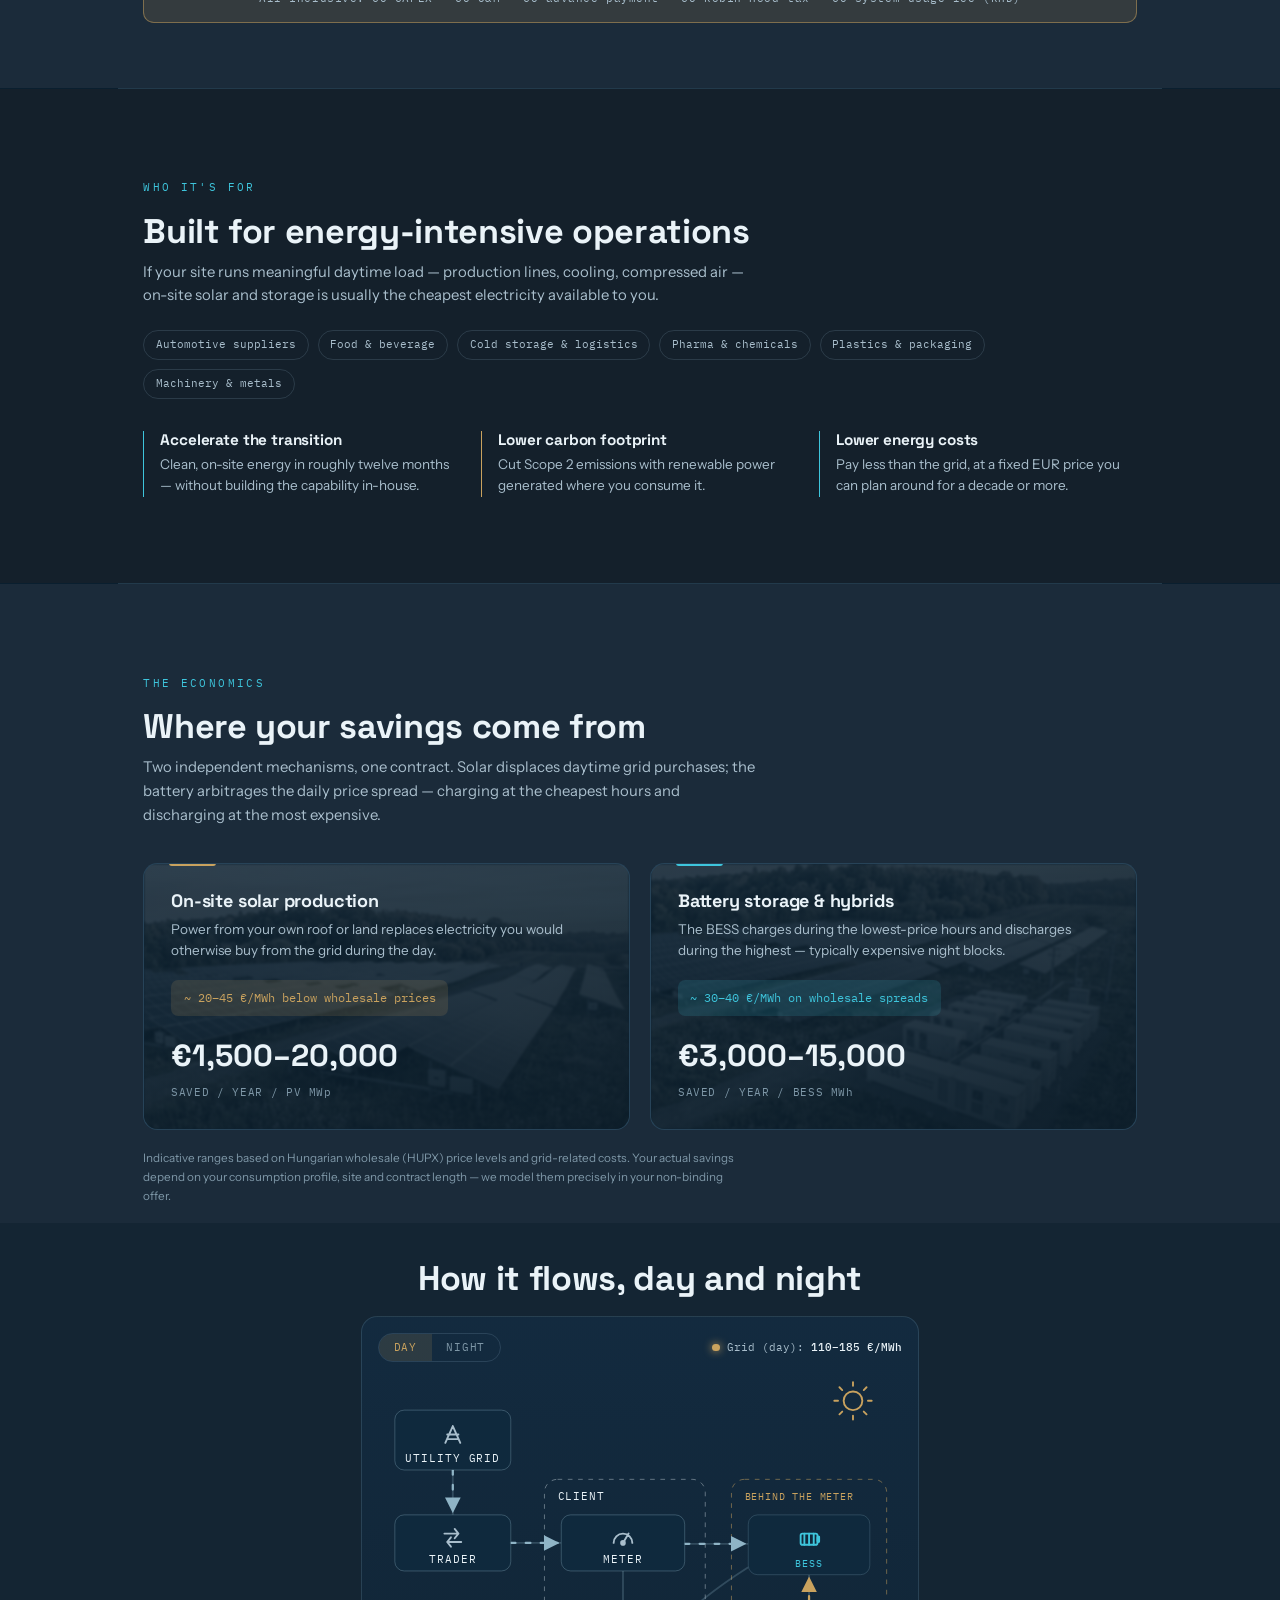
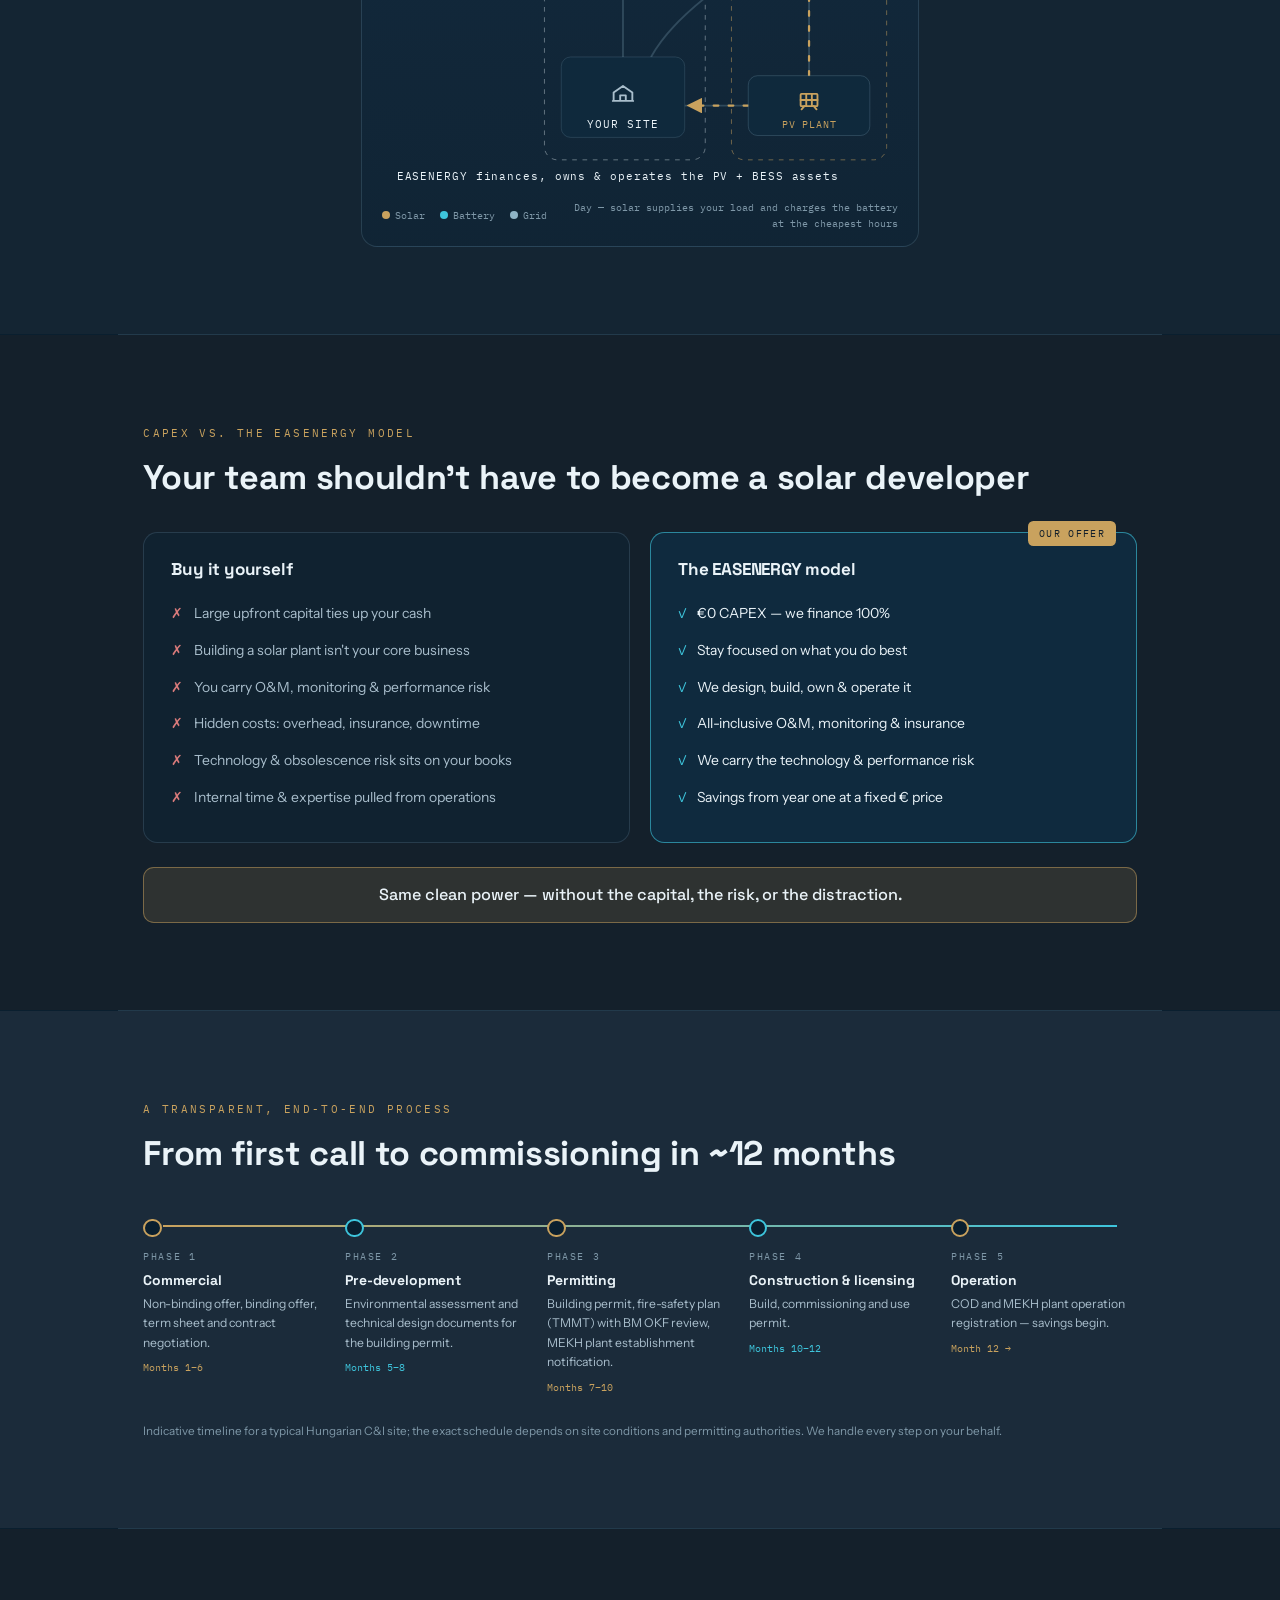
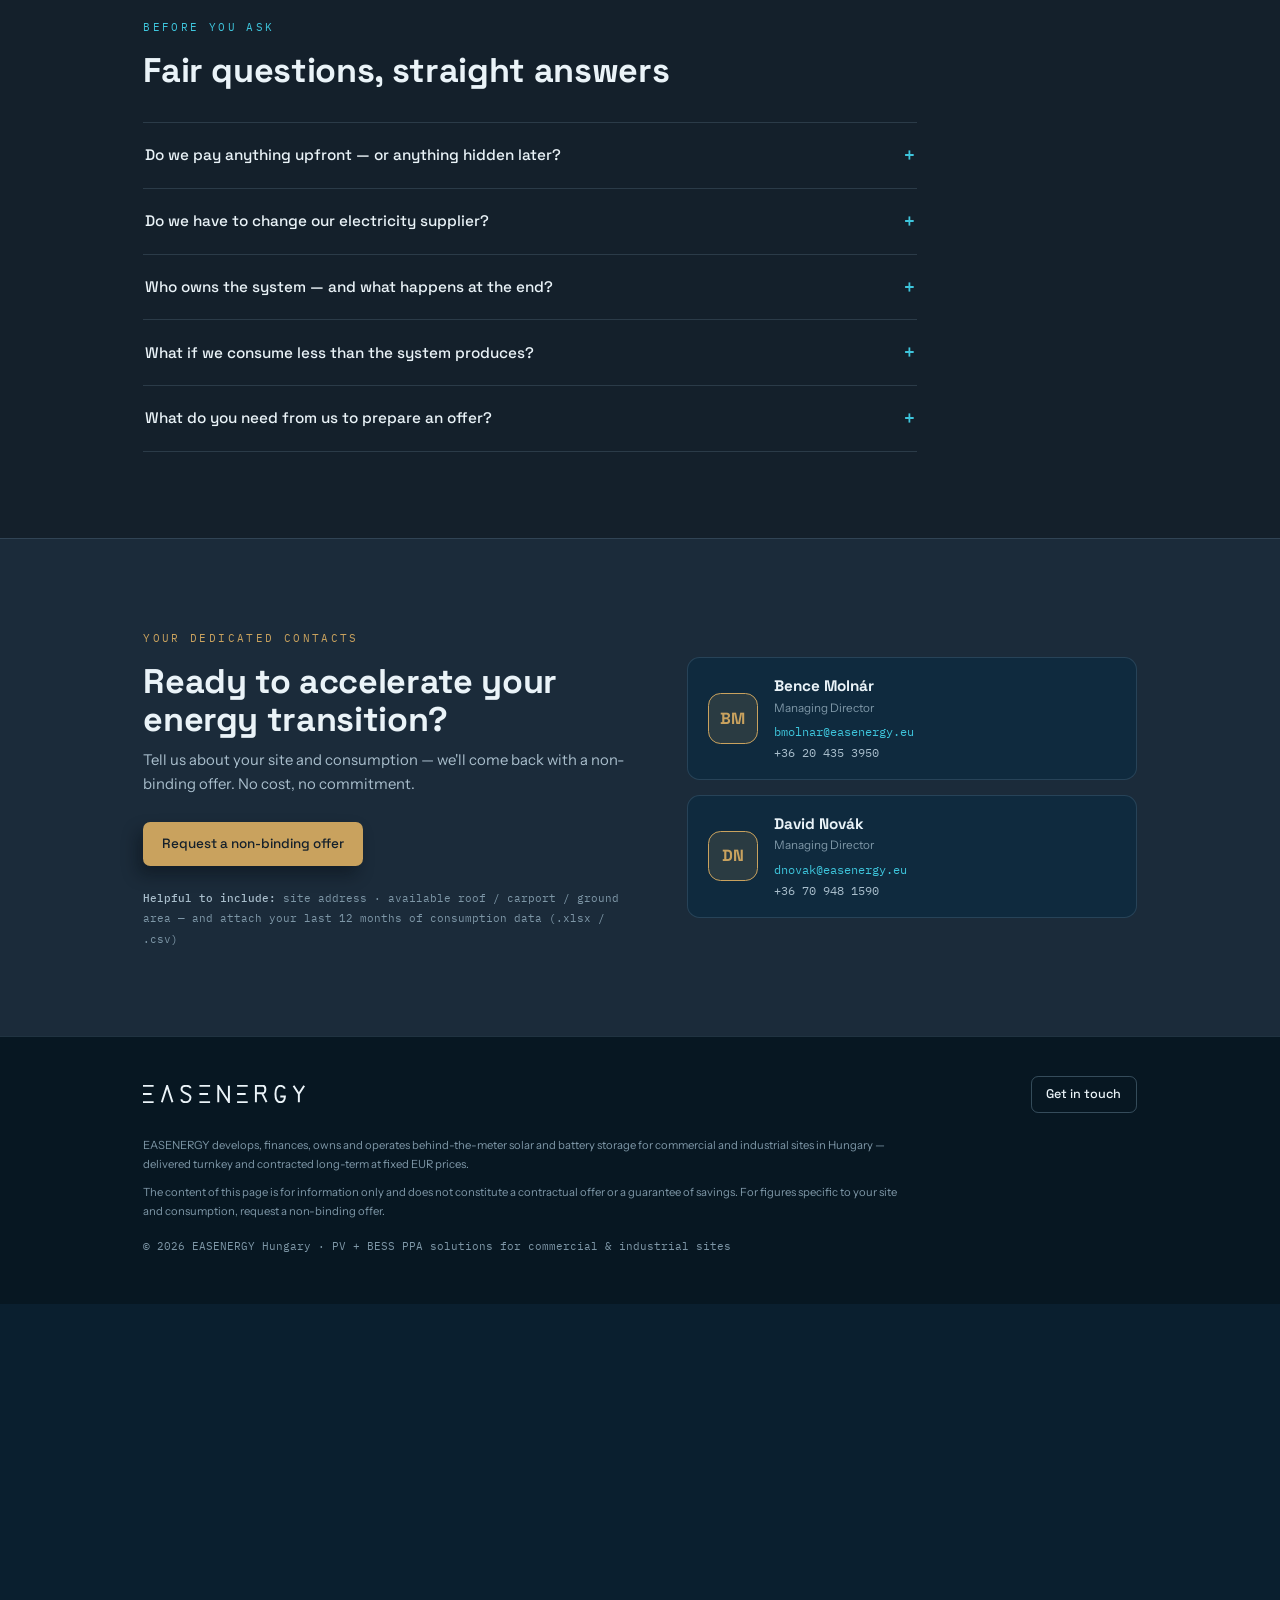
==== commit 8b451176: "Add offer request form, status pages and a Squarespace build offer.html collects what an offer actua" ====
--- a/index.html
+++ b/index.html
@@ -91,7 +91,7 @@
             the output at a fixed EUR price under a 10–20 year contract — no investment, no O&amp;M, no permitting
             headache.</p>
           <div class="hero-ctas">
-            <a class="btn btn-gold btn-offer" href="#contact">Request a non-binding offer</a>
+            <a class="btn btn-gold btn-offer" href="offer.html">Request a non-binding offer</a>
             <a class="btn btn-ghost" href="#how">See how it works</a>
           </div>
           <div class="hero-chips">
@@ -544,9 +544,7 @@
           <h2>Ready to accelerate your energy transition?</h2>
           <p class="lede" style="margin-bottom:28px">Tell us about your site and consumption — we'll come back with a
             non-binding offer. No cost, no commitment.</p>
-          <a class="btn btn-gold btn-offer"
-            href="mailto:dnovak@easenergy.eu,bmolnar@easenergy.eu?subject=Non-binding%20offer%20request%20%E2%80%94%20PV%20%2B%20BESS%20PPA&amp;body=Company:%20%0D%0ASite%20address:%20%0D%0AAvailable%20surface%20(roof%20/%20carport%20/%20ground):%20%0D%0A%0D%0A(Attaching%20our%20last%2012%20months%20of%20consumption%20data)">Request
-            a non-binding offer</a>
+          <a class="btn btn-gold btn-offer" href="offer.html">Request a non-binding offer</a>
           <p class="hint"><b>Helpful to include:</b> site address · available roof / carport / ground area — and attach
             your last 12 months of consumption data (.xlsx / .csv)</p>
         </div>
--- a/styles.css
+++ b/styles.css
@@ -18,6 +18,7 @@
   --body: "Instrument Sans", sans-serif;
   --mono: "IBM Plex Mono", monospace;
   --maxw: 1160px;
+  --page-zoom: .9;
 }
 
 * {
@@ -36,6 +37,7 @@
   font-family: var(--body);
   font-size: 16.5px;
   line-height: 1.6;
+  zoom: var(--page-zoom);
   -webkit-font-smoothing: antialiased;
 }
 
@@ -100,8 +102,10 @@
   padding: 96px 0
 }
 
+/* vertical only — side padding here stacks on top of .wrap's and squeezes the
+   section to a narrow centred column on phones */
 .sec-tight {
-  padding: 72px;
+  padding: 72px 0;
 }
 
 .divider {
@@ -335,6 +339,23 @@
   font-size: 18px
 }
 
+/* the long CTA label needs ~320px at the desktop size, which a narrow phone
+   can't give inside .wrap — so the buttons go full width and drop a size,
+   keeping each label on one line */
+@media(max-width:560px) {
+  .hero-ctas {
+    flex-direction: column;
+    align-items: stretch;
+    gap: 14px
+  }
+
+  .hero-ctas .btn {
+    padding: 15px 22px;
+    font-size: 16px;
+    text-align: center
+  }
+}
+
 .hero-chips {
   display: flex;
   gap: 12px;
@@ -496,8 +517,9 @@
   --stage-top: 66px;
   /* = sticky header height */
   --stage-h: calc(100vh - var(--stage-top));
-  /* the card grows into whatever the stage has left after the header and rail;
-     the rail then borrows this same width so the two line up */
+  /* the card grows into whatever the stage has left after the header and rail,
+     capped so it always clears the pinned frame; the rail borrows this same
+     width so the two line up */
   --deck-h: max(240px, min(calc(var(--stage-h) - 280px), 560px));
   --deck-w: calc(var(--deck-h) * 1.5);
   height: calc(var(--stage-h) * 3)
@@ -923,7 +945,9 @@
     display: grid;
     gap: 22px;
     height: auto;
-    width: auto
+    width: auto;
+    max-width: none;
+    aspect-ratio: auto
   }
 
   .steps-deck .card {
@@ -1736,4 +1760,489 @@
 .mode-night .dg-price .dot {
   background: var(--cyan);
   box-shadow: 0 0 10px var(--cyan)
+}
+
+/* ---------- offer form ---------- */
+.form-page {
+  padding: 54px 0 96px
+}
+
+.form-intro {
+  max-width: 820px;
+  margin: 0 auto 34px
+}
+
+.form-intro h1 {
+  font-size: clamp(32px, 4vw, 46px);
+  margin: 16px 0
+}
+
+.form-card {
+  background: var(--card);
+  border: 1px solid var(--line);
+  border-radius: 18px;
+  padding: 32px 40px 36px;
+  max-width: 820px;
+  margin: 0 auto
+}
+
+/* no border on the fieldset itself — a legend cuts a notch out of it. The
+   underlined legend gives the same separation without that artefact. */
+.fset {
+  border: 0;
+  padding: 0;
+  margin-bottom: 34px
+}
+
+.fset legend {
+  display: block;
+  width: 100%;
+  padding: 0 0 12px;
+  margin-bottom: 18px;
+  border-bottom: 1px solid var(--line);
+  font-family: var(--mono);
+  font-size: 12px;
+  letter-spacing: .22em;
+  text-transform: uppercase;
+  color: var(--gold)
+}
+
+.field {
+  margin-bottom: 20px
+}
+
+.field:last-child {
+  margin-bottom: 0
+}
+
+.field-row {
+  display: grid;
+  grid-template-columns: 1fr 1fr;
+  gap: 20px
+}
+
+.lbl {
+  display: block;
+  margin-bottom: 8px;
+  font-family: var(--mono);
+  font-size: 11.5px;
+  letter-spacing: .14em;
+  text-transform: uppercase;
+  color: var(--muted)
+}
+
+.req {
+  color: var(--gold)
+}
+
+.opt {
+  font-size: 11px;
+  letter-spacing: .04em;
+  text-transform: none;
+  color: var(--faint)
+}
+
+.inp {
+  width: 100%;
+  padding: 13px 15px;
+  border: 1px solid var(--line);
+  border-radius: 10px;
+  background: rgba(7, 23, 34, .55);
+  color: var(--ink);
+  font-family: var(--body);
+  font-size: 15.5px;
+  transition: border-color .2s ease, background .2s ease, box-shadow .2s ease
+}
+
+.inp::placeholder {
+  color: var(--faint)
+}
+
+.inp:focus {
+  outline: 0;
+  border-color: var(--cyan);
+  background: rgba(7, 23, 34, .8);
+  box-shadow: 0 0 0 3px rgba(62, 197, 220, .16)
+}
+
+.inp:disabled {
+  opacity: .4;
+  cursor: not-allowed
+}
+
+textarea.inp {
+  min-height: 110px;
+  line-height: 1.6;
+  resize: vertical
+}
+
+.help {
+  margin-top: 8px;
+  font-size: 12.5px;
+  line-height: 1.6;
+  color: var(--faint)
+}
+
+.help a {
+  color: var(--cyan)
+}
+
+/* address suggestions */
+.ac-wrap {
+  position: relative
+}
+
+.ac-list {
+  position: absolute;
+  z-index: 20;
+  top: calc(100% + 6px);
+  left: 0;
+  right: 0;
+  max-height: 232px;
+  overflow-y: auto;
+  list-style: none;
+  border: 1px solid var(--line-strong);
+  border-radius: 10px;
+  background: var(--navy-800);
+  box-shadow: 0 14px 30px rgba(4, 10, 15, .5)
+}
+
+.ac-item {
+  padding: 10px 14px;
+  font-size: 14.5px;
+  color: var(--muted);
+  cursor: pointer
+}
+
+.ac-item:hover,
+.ac-item.is-active {
+  background: var(--cyan-soft);
+  color: var(--ink)
+}
+
+/* available surface */
+.surface-list {
+  display: grid;
+  gap: 10px
+}
+
+.surface-row {
+  display: flex;
+  align-items: center;
+  gap: 16px;
+  padding: 12px 16px;
+  border: 1px solid var(--line);
+  border-radius: 12px;
+  transition: border-color .2s ease, background .2s ease
+}
+
+.surface-row:has(input[type="checkbox"]:checked) {
+  border-color: rgba(62, 197, 220, .5);
+  background: var(--cyan-soft)
+}
+
+.surface-main {
+  display: flex;
+  align-items: center;
+  gap: 12px;
+  flex: 1;
+  font-size: 16px;
+  cursor: pointer
+}
+
+.surface-main input {
+  width: 18px;
+  height: 18px;
+  accent-color: var(--cyan);
+  cursor: pointer
+}
+
+.surface-area {
+  flex: 0 0 auto;
+  width: 142px;
+  padding: 9px 12px;
+  font-size: 14px
+}
+
+/* consumption upload */
+.drop {
+  display: block;
+  position: relative;
+  padding: 30px 24px;
+  border: 1.5px dashed var(--line-strong);
+  border-radius: 14px;
+  text-align: center;
+  cursor: pointer;
+  transition: border-color .2s ease, background .2s ease
+}
+
+.drop:hover {
+  border-color: var(--cyan)
+}
+
+.drop.is-over {
+  border-color: var(--cyan);
+  background: var(--cyan-soft)
+}
+
+/* clipped rather than display:none so it still takes keyboard focus */
+.drop input[type="file"] {
+  position: absolute;
+  width: 1px;
+  height: 1px;
+  padding: 0;
+  margin: -1px;
+  border: 0;
+  overflow: hidden;
+  clip: rect(0 0 0 0);
+  white-space: nowrap
+}
+
+.drop:has(input:focus-visible) {
+  border-color: var(--cyan);
+  box-shadow: 0 0 0 3px rgba(62, 197, 220, .16)
+}
+
+.drop-ic {
+  display: block;
+  width: 30px;
+  height: 30px;
+  margin: 0 auto 12px;
+  fill: none;
+  stroke: var(--cyan);
+  stroke-width: 1.7;
+  stroke-linecap: round;
+  stroke-linejoin: round
+}
+
+.drop-main {
+  display: block;
+  font-family: var(--disp);
+  font-size: 16px;
+  color: var(--ink)
+}
+
+.drop-sub {
+  display: block;
+  margin-top: 6px;
+  font-family: var(--mono);
+  font-size: 11.5px;
+  color: var(--faint)
+}
+
+.file-list {
+  display: grid;
+  gap: 8px;
+  margin-top: 14px;
+  list-style: none
+}
+
+.file-row {
+  display: flex;
+  align-items: center;
+  justify-content: space-between;
+  gap: 14px;
+  padding: 10px 14px;
+  border: 1px solid var(--line);
+  border-radius: 10px;
+  background: rgba(7, 23, 34, .55)
+}
+
+.file-name {
+  overflow: hidden;
+  font-size: 14.5px;
+  text-overflow: ellipsis;
+  white-space: nowrap
+}
+
+.file-size {
+  flex: 0 0 auto;
+  font-family: var(--mono);
+  font-size: 11.5px;
+  color: var(--faint)
+}
+
+.file-clear {
+  padding: 0;
+  border: 0;
+  background: none;
+  font-family: var(--mono);
+  font-size: 12px;
+  color: var(--cyan);
+  text-decoration: underline;
+  cursor: pointer
+}
+
+.form-actions {
+  display: flex;
+  align-items: center;
+  flex-wrap: wrap;
+  gap: 20px;
+  padding-top: 26px;
+  border-top: 1px solid var(--line)
+}
+
+.form-actions .btn {
+  padding: 15px 30px;
+  font-size: 16px
+}
+
+.form-note {
+  max-width: 46ch;
+  font-size: 12.5px;
+  line-height: 1.6;
+  color: var(--faint)
+}
+
+@media(max-width:720px) {
+  .form-card {
+    padding: 26px 22px 28px
+  }
+
+  .field-row {
+    grid-template-columns: 1fr;
+    gap: 0
+  }
+
+  .surface-row {
+    flex-wrap: wrap
+  }
+
+  .surface-area {
+    width: 100%
+  }
+}
+
+/* ---------- status pages (sent / failed) ---------- */
+.status-page {
+  display: flex;
+  align-items: center;
+  min-height: calc(100vh - 66px);
+  padding: 70px 0
+}
+
+.status-card {
+  max-width: 620px;
+  margin: 0 auto;
+  text-align: center
+}
+
+/* block, not the SVG default of inline — otherwise auto margins are ignored
+   and it shares a line with the eyebrow instead of stacking above it */
+.status-mark {
+  display: block;
+  width: 92px;
+  height: 92px;
+  margin: 0 auto 28px;
+  fill: none;
+  stroke-width: 3.5;
+  stroke-linecap: round;
+  stroke-linejoin: round
+}
+
+.status-card .eyebrow {
+  display: block
+}
+
+.status-mark .ring {
+  stroke: currentColor;
+  opacity: .35;
+  stroke-dasharray: 252;
+  stroke-dashoffset: 252;
+  animation: markRing .6s ease forwards
+}
+
+.status-mark .glyph {
+  stroke: currentColor;
+  stroke-dasharray: 60;
+  stroke-dashoffset: 60;
+  animation: markGlyph .45s ease .45s forwards
+}
+
+.status-ok {
+  color: var(--cyan)
+}
+
+.status-err {
+  color: var(--danger)
+}
+
+@keyframes markRing {
+  to {
+    stroke-dashoffset: 0
+  }
+}
+
+@keyframes markGlyph {
+  to {
+    stroke-dashoffset: 0
+  }
+}
+
+.status-card h1 {
+  font-size: clamp(30px, 3.6vw, 42px);
+  margin-bottom: 16px
+}
+
+.status-card .lede {
+  margin: 0 auto 12px;
+  font-size: 17.5px
+}
+
+.status-actions {
+  display: flex;
+  justify-content: center;
+  flex-wrap: wrap;
+  gap: 14px;
+  margin-top: 32px
+}
+
+.status-help {
+  margin-top: 30px;
+  padding-top: 24px;
+  border-top: 1px solid var(--line);
+  font-size: 13.5px;
+  line-height: 1.9;
+  color: var(--faint)
+}
+
+.status-help a {
+  color: var(--cyan)
+}
+
+.status-steps {
+  display: grid;
+  gap: 14px;
+  margin-top: 34px;
+  text-align: left
+}
+
+.status-step {
+  display: flex;
+  gap: 14px;
+  align-items: baseline;
+  padding: 14px 18px;
+  border: 1px solid var(--line);
+  border-radius: 12px;
+  background: rgba(15, 42, 62, .5);
+  font-size: 15px;
+  color: var(--muted)
+}
+
+.status-step b {
+  flex: 0 0 auto;
+  font-family: var(--mono);
+  font-size: 12px;
+  font-weight: 500;
+  letter-spacing: .14em;
+  color: var(--gold)
+}
+
+@media(prefers-reduced-motion:reduce) {
+
+  .status-mark .ring,
+  .status-mark .glyph {
+    animation: none;
+    stroke-dashoffset: 0
+  }
 }
